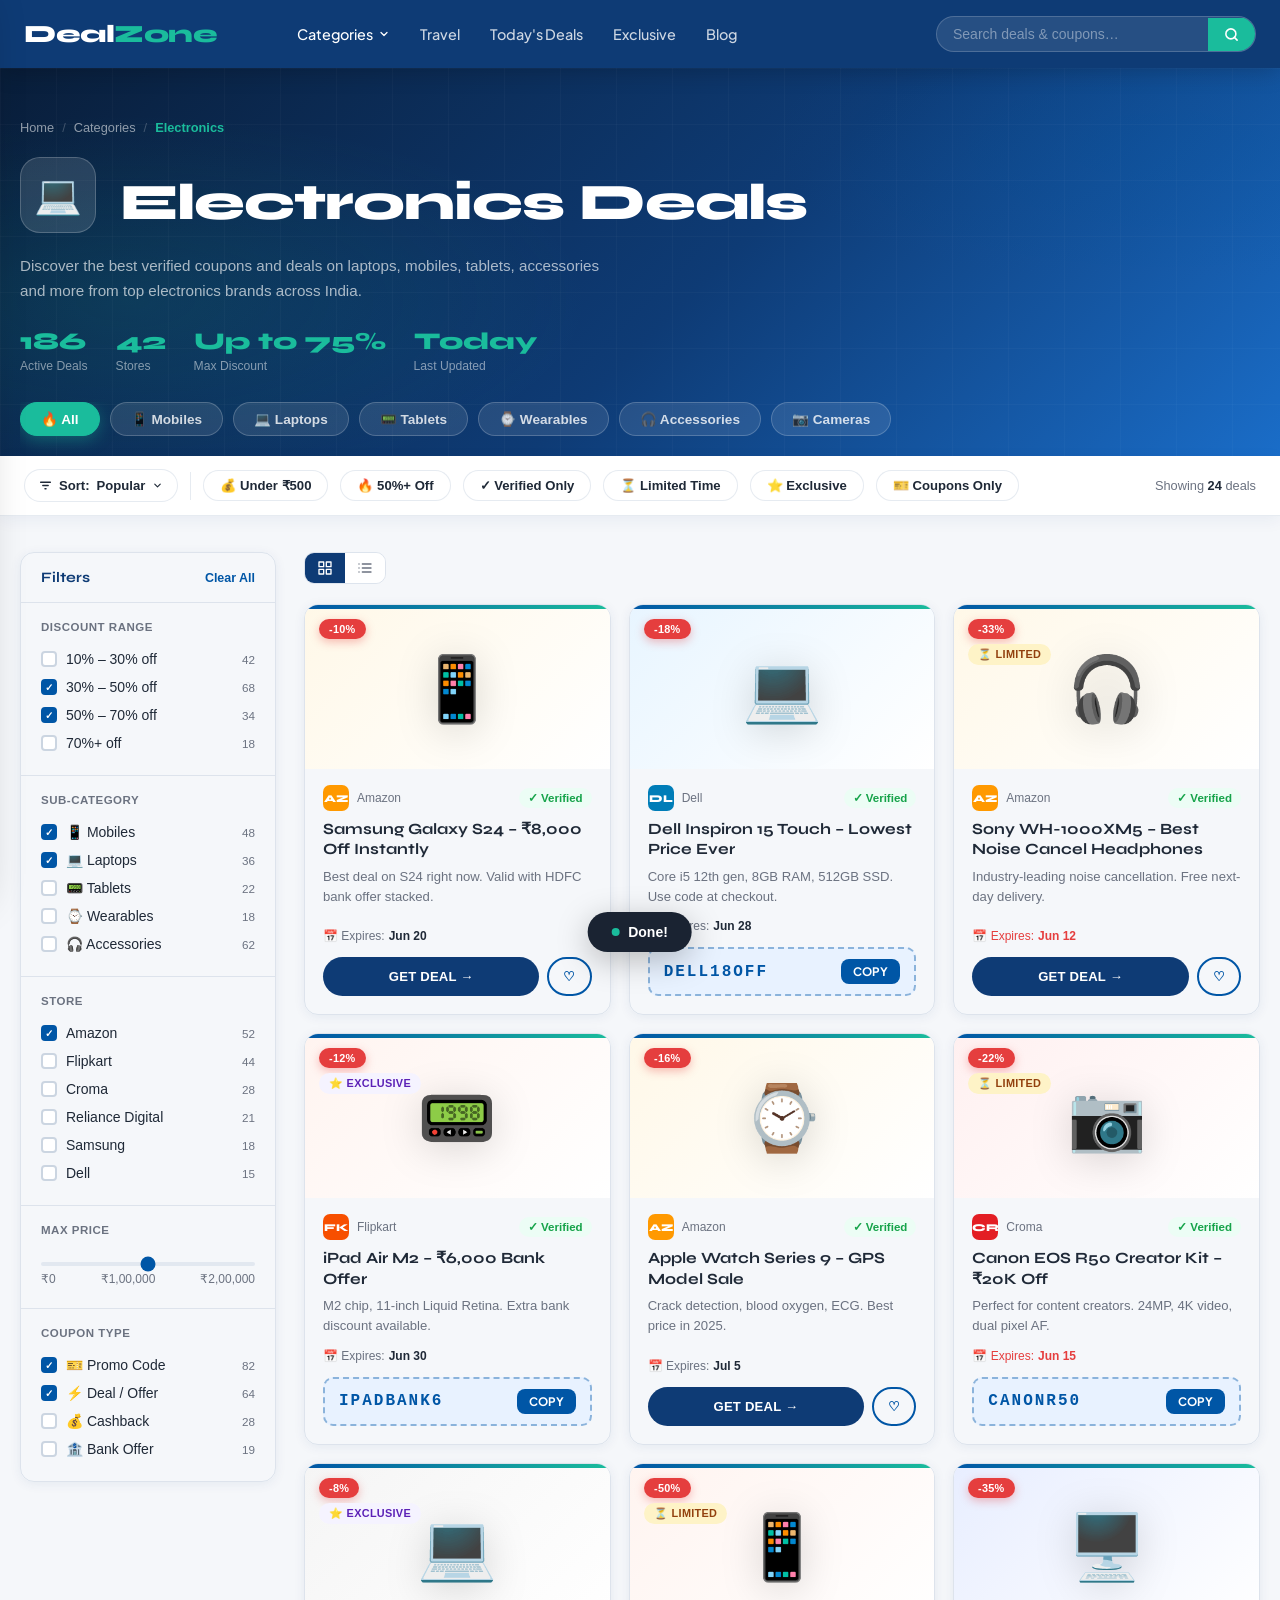
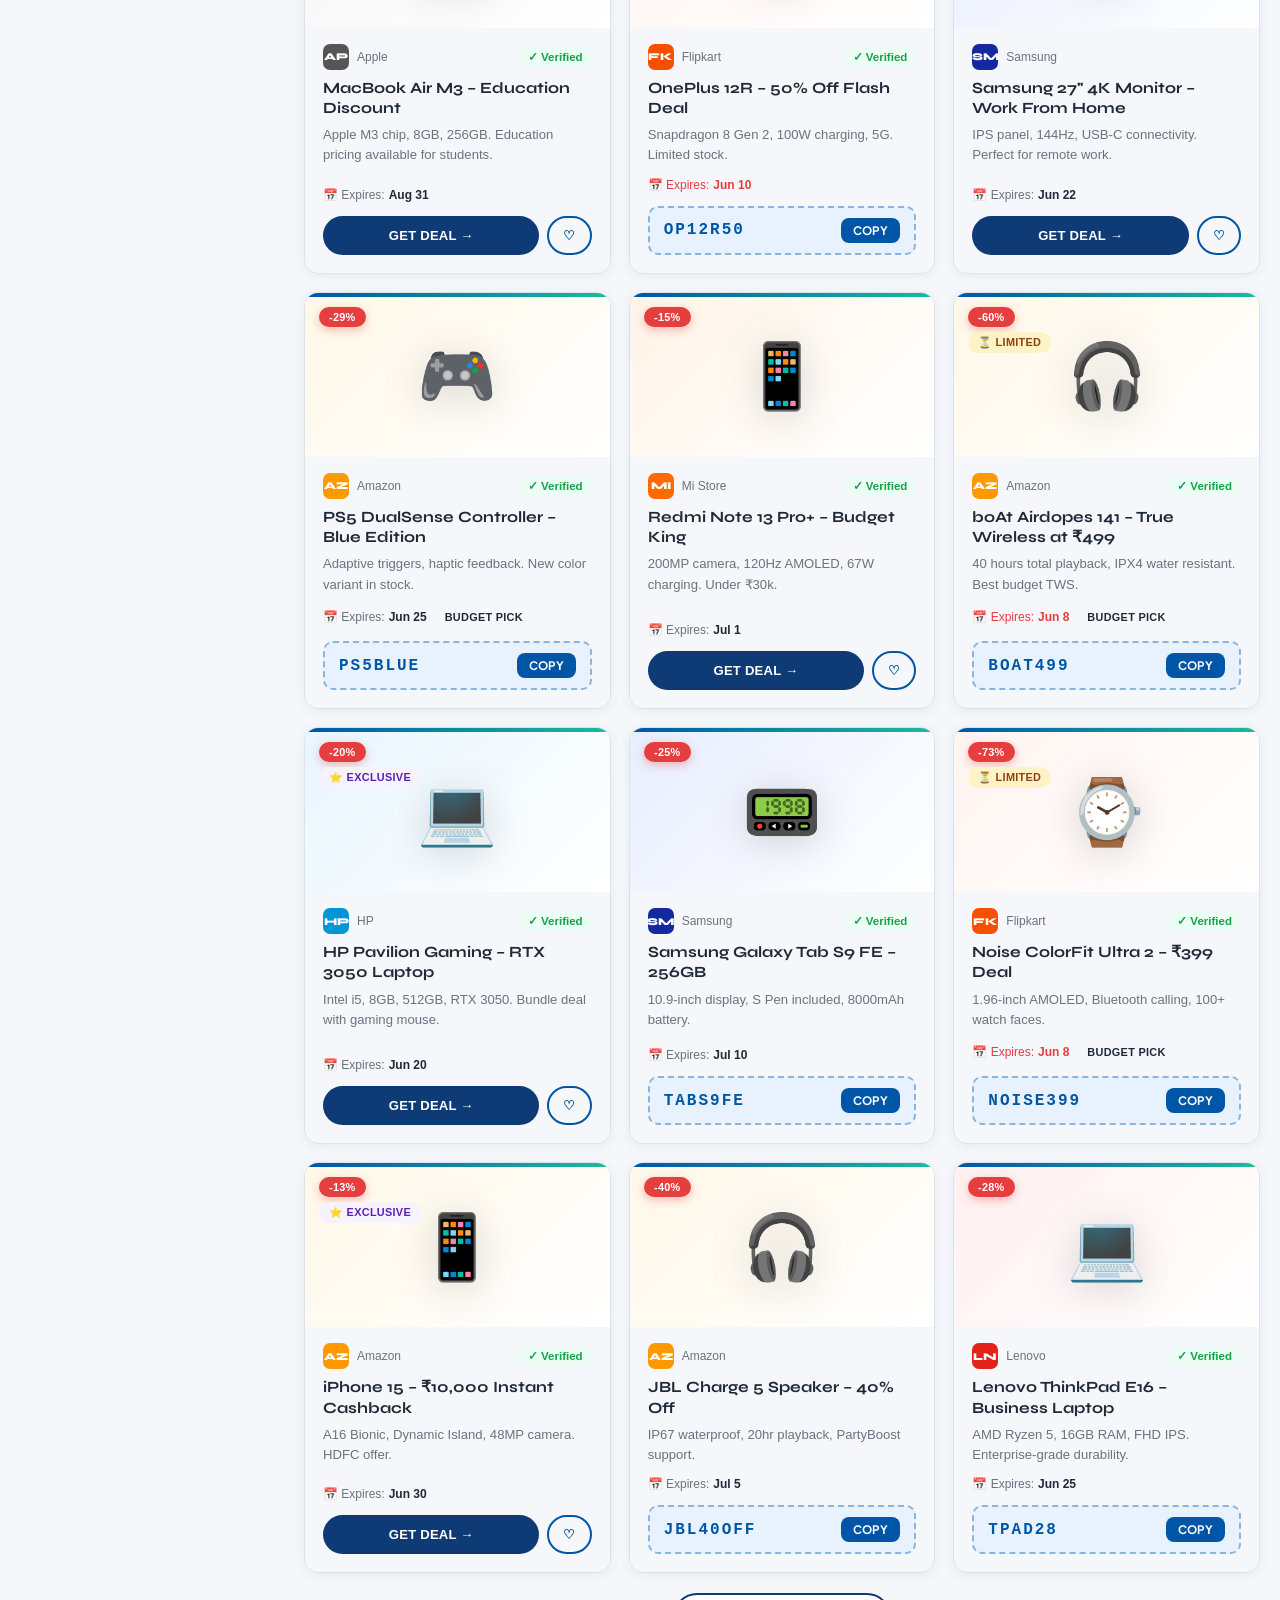
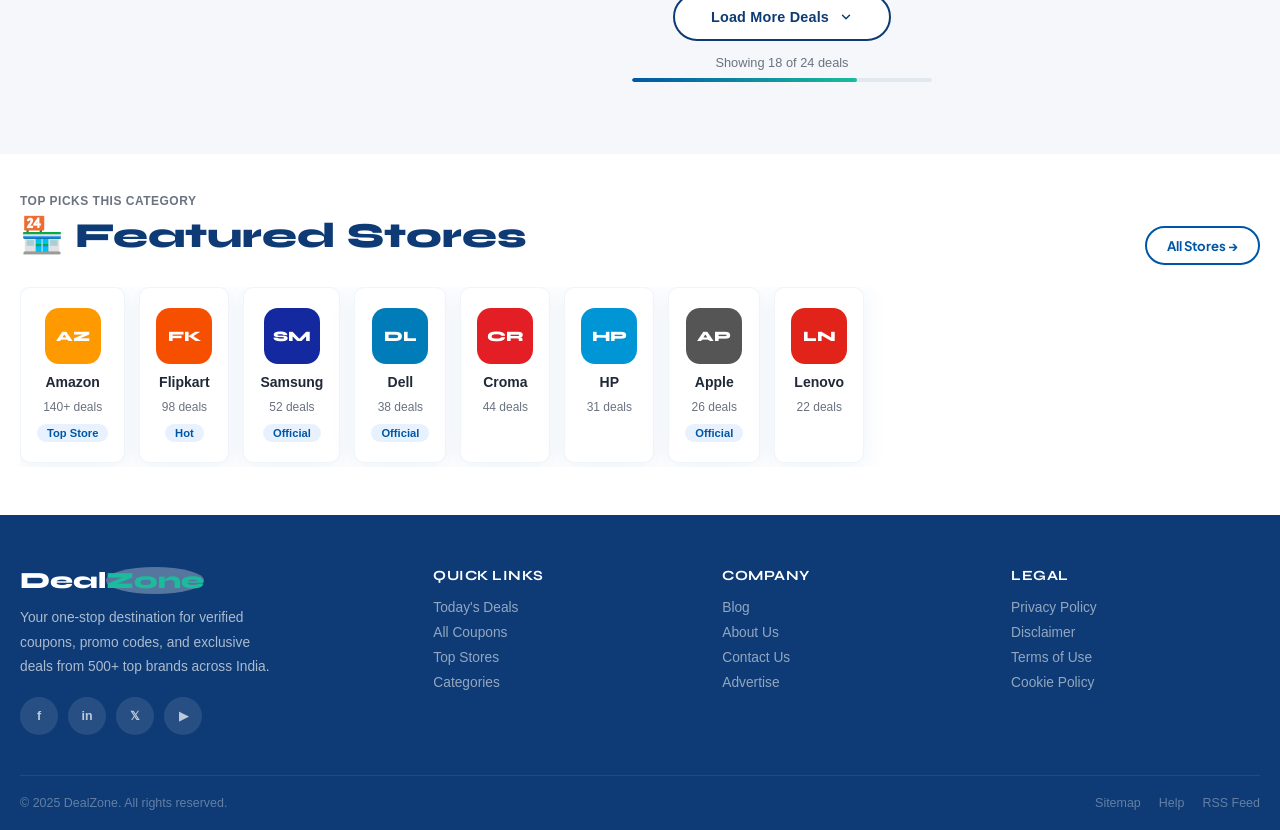
==== category.html @ c8b0d4ec "Add files via upload new updated" ====
<!DOCTYPE html>
<html lang="en">
<head>
<meta charset="UTF-8">
<meta name="viewport" content="width=device-width, initial-scale=1.0">
<title>DealZone – Electronics Deals & Coupons</title>
<link href="https://fonts.googleapis.com/css2?family=Syne:wght@400;600;700;800&family=Plus+Jakarta+Sans:wght@300;400;500;600;700&display=swap" rel="stylesheet">
<link rel="stylesheet" href="style.css">
</head>
<body>

<!-- ═══════════════════════════════════════════
     NAVBAR
═══════════════════════════════════════════ -->
<nav class="navbar" id="navbar">
  <div class="nav-wrap">
    <a class="nav-logo" href="#">Deal<span>Zone</span></a>

    <div class="nav-links">
      <!-- Categories with Mega Menu -->
      <div class="nav-item" id="categoriesItem">
        <button class="nav-link active" onclick="categoryPage.toggleMega()">
          Categories
          <svg width="12" height="12" viewBox="0 0 24 24" fill="none" stroke="currentColor" stroke-width="2.5" stroke-linecap="round" stroke-linejoin="round"><path d="m6 9 6 6 6-6"/></svg>
        </button>
        <div class="mega-menu" id="megaMenu">
          <div class="mega-header">
            <span class="mega-title">Browse All Categories</span>
            <span style="font-size:.8rem;color:var(--blue);font-weight:600;cursor:pointer">View All →</span>
          </div>
          <div class="mega-grid">
            <!-- Electronics -->
            <div class="mega-col">
              <div class="mega-col-title">
                <div class="mega-col-icon" style="background:#EFF6FF">💻</div>
                Electronics
              </div>
              <div class="mega-link" onclick="categoryPage.filterBySubcat('mobiles')">📱 Mobiles <span class="mega-link-badge badge badge-new">NEW</span></div>
              <div class="mega-link" onclick="categoryPage.filterBySubcat('laptops')">💻 Laptops</div>
              <div class="mega-link" onclick="categoryPage.filterBySubcat('tablets')">📟 Tablets</div>
              <div class="mega-link" onclick="categoryPage.filterBySubcat('wearables')">⌚ Smart Watches</div>
              <div class="mega-link" onclick="categoryPage.filterBySubcat('accessories')">🎧 Accessories <span class="mega-link-badge badge badge-hot">HOT</span></div>
              <div class="mega-link" onclick="categoryPage.filterBySubcat('cameras')">📷 Cameras</div>
            </div>
            <!-- Fashion -->
            <div class="mega-col">
              <div class="mega-col-title">
                <div class="mega-col-icon" style="background:#FFF0F4">👗</div>
                Fashion
              </div>
              <div class="mega-link" onclick="categoryPage.setPage('fashion')">👔 Men's Fashion</div>
              <div class="mega-link" onclick="categoryPage.setPage('fashion')">👗 Women's Fashion</div>
              <div class="mega-link" onclick="categoryPage.setPage('fashion')">🧒 Kids Wear</div>
              <div class="mega-link" onclick="categoryPage.setPage('fashion')">👟 Footwear <span class="mega-link-badge badge badge-hot">HOT</span></div>
              <div class="mega-link" onclick="categoryPage.setPage('fashion')">👜 Handbags</div>
              <div class="mega-link" onclick="categoryPage.setPage('fashion')">💄 Beauty</div>
            </div>
            <!-- Travel -->
            <div class="mega-col">
              <div class="mega-col-title">
                <div class="mega-col-icon" style="background:#FFF0F0">✈️</div>
                Travel
              </div>
              <div class="mega-link" onclick="categoryPage.setPage('travel')">✈️ Flights</div>
              <div class="mega-link" onclick="categoryPage.setPage('travel')">🏨 Hotels <span class="mega-link-badge badge badge-new">NEW</span></div>
              <div class="mega-link" onclick="categoryPage.setPage('travel')">🏝️ Holiday Packages</div>
              <div class="mega-link" onclick="categoryPage.setPage('travel')">🚕 Cabs</div>
              <div class="mega-link" onclick="categoryPage.setPage('travel')">🚂 Train Tickets</div>
              <div class="mega-link" onclick="categoryPage.setPage('travel')">⛴️ Cruises</div>
            </div>
            <!-- More -->
            <div class="mega-col">
              <div class="mega-col-title">
                <div class="mega-col-icon" style="background:#F0FFF4">🍕</div>
                More
              </div>
              <div class="mega-link" onclick="categoryPage.setPage('food')">🍕 Food Delivery</div>
              <div class="mega-link" onclick="categoryPage.setPage('gaming')">🎮 Gaming <span class="mega-link-badge badge badge-hot">HOT</span></div>
              <div class="mega-link" onclick="categoryPage.setPage('subs')">📺 Subscriptions</div>
              <div class="mega-link" onclick="categoryPage.setPage('health')">💊 Health & Beauty</div>
              <div class="mega-link" onclick="categoryPage.setPage('edu')">📚 Education</div>
              <div class="mega-link" onclick="categoryPage.setPage('finance')">💳 Finance</div>
            </div>
          </div>
        </div>
      </div>
      <button class="nav-link">Travel</button>
      <button class="nav-link">Today's Deals</button>
      <button class="nav-link">Exclusive</button>
      <button class="nav-link">Blog</button>
    </div>

    <div class="nav-search">
      <input type="text" id="navSearchInput" placeholder="Search deals & coupons…" oninput="categoryPage.liveSearch(this.value)">
      <button class="nav-search-btn">
        <svg width="15" height="15" viewBox="0 0 24 24" fill="none" stroke="currentColor" stroke-width="2.5" stroke-linecap="round" stroke-linejoin="round"><circle cx="11" cy="11" r="8"/><path d="m21 21-4.35-4.35"/></svg>
      </button>
    </div>

    <button class="ham" id="ham" onclick="categoryPage.openDrawer()">
      <span></span><span></span><span></span>
    </button>
  </div>
</nav>

<!-- ═══════════════════════════════════════════
     MOBILE DRAWER
═══════════════════════════════════════════ -->
<div class="drawer-overlay" id="drawerOverlay" onclick="categoryPage.closeDrawer()"></div>
<div class="drawer" id="drawer">
  <div class="drawer-header">
    <div class="drawer-logo">Deal<span>Zone</span></div>
    <button class="drawer-close" onclick="categoryPage.closeDrawer()">✕</button>
  </div>
  <div class="drawer-search">
    <input type="text" placeholder="Search deals…">
    <button><svg width="14" height="14" viewBox="0 0 24 24" fill="none" stroke="currentColor" stroke-width="2.5" stroke-linecap="round" stroke-linejoin="round"><circle cx="11" cy="11" r="8"/><path d="m21 21-4.35-4.35"/></svg></button>
  </div>
  <nav class="drawer-nav">
    <div class="drawer-item active">🏠 Home</div>
    <!-- Categories accordion -->
    <div class="drawer-item" id="drawer-cat-btn" onclick="categoryPage.toggleDrawerCat()">
      📂 Categories <span class="drawer-arrow">›</span>
    </div>
    <div class="drawer-sub" id="drawer-cat-sub">
      <div class="drawer-sub-title">💻 Electronics</div>
      <div class="drawer-sub-link" onclick="categoryPage.filterBySubcat('mobiles');categoryPage.closeDrawer()">📱 Mobiles</div>
      <div class="drawer-sub-link" onclick="categoryPage.filterBySubcat('laptops');categoryPage.closeDrawer()">💻 Laptops</div>
      <div class="drawer-sub-link" onclick="categoryPage.filterBySubcat('tablets');categoryPage.closeDrawer()">📟 Tablets</div>
      <div class="drawer-sub-link" onclick="categoryPage.filterBySubcat('wearables');categoryPage.closeDrawer()">⌚ Smart Watches</div>
      <div class="drawer-sub-link" onclick="categoryPage.filterBySubcat('accessories');categoryPage.closeDrawer()">🎧 Accessories</div>
      <div class="drawer-sub-title">👗 Fashion</div>
      <div class="drawer-sub-link" onclick="categoryPage.closeDrawer()">👔 Men's Fashion</div>
      <div class="drawer-sub-link" onclick="categoryPage.closeDrawer()">👗 Women's Fashion</div>
      <div class="drawer-sub-link" onclick="categoryPage.closeDrawer()">👟 Footwear</div>
      <div class="drawer-sub-title">✈️ Travel</div>
      <div class="drawer-sub-link" onclick="categoryPage.closeDrawer()">✈️ Flights</div>
      <div class="drawer-sub-link" onclick="categoryPage.closeDrawer()">🏨 Hotels</div>
      <div class="drawer-sub-title">🍕 More</div>
      <div class="drawer-sub-link" onclick="categoryPage.closeDrawer()">🍕 Food Delivery</div>
      <div class="drawer-sub-link" onclick="categoryPage.closeDrawer()">🎮 Gaming</div>
    </div>
    <div class="drawer-item">✈️ Travel</div>
    <div class="drawer-item">⚡ Today's Deals</div>
    <div class="drawer-item">⭐ Exclusive</div>
    <div class="drawer-item">📝 Blog</div>
  </nav>
</div>

<!-- ═══════════════════════════════════════════
     CATEGORY HERO
═══════════════════════════════════════════ -->
<section class="cat-hero" id="catHero">
  <div class="cat-hero-glow"></div>
  <div class="cat-hero-grid"></div>
  <div class="cat-hero-inner">
    <div class="container">
      <div class="cat-breadcrumb">
        <span>Home</span><span class="sep">/</span>
        <span>Categories</span><span class="sep">/</span>
        <span class="current" id="breadcrumbCurrent">Electronics</span>
      </div>
      <div class="cat-title-row">
        <div class="cat-icon-wrap" id="catHeroIcon">💻</div>
        <div>
          <h1 class="cat-title" id="catHeroTitle">Electronics Deals</h1>
        </div>
      </div>
      <p class="cat-subtitle" id="catHeroSub">Discover the best verified coupons and deals on laptops, mobiles, tablets, accessories and more from top electronics brands across India.</p>
      <div class="cat-hero-stats">
        <div>
          <span class="hero-stat-val" id="heroStatDeals">186</span>
          <span class="hero-stat-lbl">Active Deals</span>
        </div>
        <div>
          <span class="hero-stat-val" id="heroStatStores">42</span>
          <span class="hero-stat-lbl">Stores</span>
        </div>
        <div>
          <span class="hero-stat-val" id="heroStatMax">Up to 75%</span>
          <span class="hero-stat-lbl">Max Discount</span>
        </div>
        <div>
          <span class="hero-stat-val">Today</span>
          <span class="hero-stat-lbl">Last Updated</span>
        </div>
      </div>
      <!-- Sub-category pills -->
      <div class="cat-subcat-row" id="subcatRow"></div>
    </div>
  </div>
</section>

<!-- ═══════════════════════════════════════════
     STICKY FILTER BAR
═══════════════════════════════════════════ -->
<div class="filter-bar-wrap" id="filterBar">
  <div class="filter-bar-inner">
    <!-- Sort -->
    <div class="sort-wrap" id="sortWrap">
      <button class="sort-btn" id="sortBtn" onclick="categoryPage.toggleSort()">
        <svg width="13" height="13" viewBox="0 0 24 24" fill="none" stroke="currentColor" stroke-width="2.5" stroke-linecap="round" stroke-linejoin="round"><path d="M3 6h18M7 12h10M11 18h2"/></svg>
        Sort: <span id="sortLabel">Popular</span>
        <svg width="11" height="11" viewBox="0 0 24 24" fill="none" stroke="currentColor" stroke-width="2.5" stroke-linecap="round" stroke-linejoin="round"><path d="m6 9 6 6 6-6"/></svg>
      </button>
      <div class="sort-dropdown" id="sortDropdown">
        <div class="sort-option selected" onclick="categoryPage.setSort('Popular')">🔥 Most Popular <span class="check">✓</span></div>
        <div class="sort-option" onclick="categoryPage.setSort('Latest')">🆕 Latest First</div>
        <div class="sort-option" onclick="categoryPage.setSort('Discount')">💸 Highest Discount</div>
        <div class="sort-option" onclick="categoryPage.setSort('Expiry')">⏳ Expiring Soon</div>
        <div class="sort-option" onclick="categoryPage.setSort('Success')">⭐ Success Rate</div>
      </div>
    </div>

    <div class="filter-divider"></div>

    <!-- Filter chips -->
    <button class="f-chip" id="fc-budget" onclick="categoryPage.toggleChip('budget','green')" data-active="false">
      💰 Under ₹500
    </button>
    <button class="f-chip" id="fc-big" onclick="categoryPage.toggleChip('big','red')" data-active="false">
      🔥 50%+ Off
    </button>
    <button class="f-chip" id="fc-verified" onclick="categoryPage.toggleChip('verified','green')" data-active="false">
      ✓ Verified Only
    </button>
    <button class="f-chip" id="fc-limited" onclick="categoryPage.toggleChip('limited','orange')" data-active="false">
      ⏳ Limited Time
    </button>
    <button class="f-chip" id="fc-exclusive" onclick="categoryPage.toggleChip('exclusive','purple')" data-active="false">
      ⭐ Exclusive
    </button>
    <button class="f-chip" id="fc-coupon" onclick="categoryPage.toggleChip('coupon','')" data-active="false">
      🎫 Coupons Only
    </button>

    <button class="clear-all-btn" id="clearAllBtn" onclick="categoryPage.clearAll()" style="display:none">
      Clear All ✕
    </button>

    <div class="filter-result-count">
      Showing <b id="resultCount">18</b> deals
    </div>
  </div>
</div>

<!-- ═══════════════════════════════════════════
     MAIN CONTENT
═══════════════════════════════════════════ -->
<main class="main-section">
  <div class="container">
    <div class="page-layout">

      <!-- ── LEFT SIDEBAR ── -->
      <aside class="sidebar-filters" id="sidebarFilters">
        <div class="sf-head">
          <span class="sf-title">Filters</span>
          <button class="sf-clear" onclick="categoryPage.clearAll()">Clear All</button>
        </div>

        <!-- Discount Range -->
        <div class="sf-section">
          <div class="sf-section-title">Discount Range</div>
          <div class="sf-option" onclick="categoryPage.toggleSF(this)">
            <div class="sf-option-left"><div class="sf-checkbox"></div>10% – 30% off</div>
            <span class="sf-count">42</span>
          </div>
          <div class="sf-option" onclick="categoryPage.toggleSF(this)">
            <div class="sf-option-left"><div class="sf-checkbox checked"></div>30% – 50% off</div>
            <span class="sf-count">68</span>
          </div>
          <div class="sf-option" onclick="categoryPage.toggleSF(this)">
            <div class="sf-option-left"><div class="sf-checkbox checked"></div>50% – 70% off</div>
            <span class="sf-count">34</span>
          </div>
          <div class="sf-option" onclick="categoryPage.toggleSF(this)">
            <div class="sf-option-left"><div class="sf-checkbox"></div>70%+ off</div>
            <span class="sf-count">18</span>
          </div>
        </div>

        <!-- Sub Categories -->
        <div class="sf-section">
          <div class="sf-section-title">Sub-Category</div>
          <div class="sf-option" onclick="categoryPage.toggleSF(this);categoryPage.filterBySubcat('mobiles')">
            <div class="sf-option-left"><div class="sf-checkbox checked"></div>📱 Mobiles</div>
            <span class="sf-count">48</span>
          </div>
          <div class="sf-option" onclick="categoryPage.toggleSF(this);categoryPage.filterBySubcat('laptops')">
            <div class="sf-option-left"><div class="sf-checkbox checked"></div>💻 Laptops</div>
            <span class="sf-count">36</span>
          </div>
          <div class="sf-option" onclick="categoryPage.toggleSF(this);categoryPage.filterBySubcat('tablets')">
            <div class="sf-option-left"><div class="sf-checkbox"></div>📟 Tablets</div>
            <span class="sf-count">22</span>
          </div>
          <div class="sf-option" onclick="categoryPage.toggleSF(this);categoryPage.filterBySubcat('wearables')">
            <div class="sf-option-left"><div class="sf-checkbox"></div>⌚ Wearables</div>
            <span class="sf-count">18</span>
          </div>
          <div class="sf-option" onclick="categoryPage.toggleSF(this);categoryPage.filterBySubcat('accessories')">
            <div class="sf-option-left"><div class="sf-checkbox"></div>🎧 Accessories</div>
            <span class="sf-count">62</span>
          </div>
        </div>

        <!-- Stores -->
        <div class="sf-section">
          <div class="sf-section-title">Store</div>
          <div class="sf-option" onclick="categoryPage.toggleSF(this)"><div class="sf-option-left"><div class="sf-checkbox checked"></div>Amazon</div><span class="sf-count">52</span></div>
          <div class="sf-option" onclick="categoryPage.toggleSF(this)"><div class="sf-option-left"><div class="sf-checkbox"></div>Flipkart</div><span class="sf-count">44</span></div>
          <div class="sf-option" onclick="categoryPage.toggleSF(this)"><div class="sf-option-left"><div class="sf-checkbox"></div>Croma</div><span class="sf-count">28</span></div>
          <div class="sf-option" onclick="categoryPage.toggleSF(this)"><div class="sf-option-left"><div class="sf-checkbox"></div>Reliance Digital</div><span class="sf-count">21</span></div>
          <div class="sf-option" onclick="categoryPage.toggleSF(this)"><div class="sf-option-left"><div class="sf-checkbox"></div>Samsung</div><span class="sf-count">18</span></div>
          <div class="sf-option" onclick="categoryPage.toggleSF(this)"><div class="sf-option-left"><div class="sf-checkbox"></div>Dell</div><span class="sf-count">15</span></div>
        </div>

        <!-- Price Range Slider -->
        <div class="sf-section">
          <div class="sf-section-title">Max Price</div>
          <div class="sf-range">
            <input type="range" class="range-slider" min="0" max="200000" value="100000" step="1000" oninput="categoryPage.updateRange(this)">
            <div class="range-labels">
              <span>₹0</span><span id="rangeVal">₹1,00,000</span><span>₹2,00,000</span>
            </div>
          </div>
        </div>

        <!-- Coupon Type -->
        <div class="sf-section">
          <div class="sf-section-title">Coupon Type</div>
          <div class="sf-option" onclick="categoryPage.toggleSF(this)"><div class="sf-option-left"><div class="sf-checkbox checked"></div>🎫 Promo Code</div><span class="sf-count">82</span></div>
          <div class="sf-option" onclick="categoryPage.toggleSF(this)"><div class="sf-option-left"><div class="sf-checkbox checked"></div>⚡ Deal / Offer</div><span class="sf-count">64</span></div>
          <div class="sf-option" onclick="categoryPage.toggleSF(this)"><div class="sf-option-left"><div class="sf-checkbox"></div>💰 Cashback</div><span class="sf-count">28</span></div>
          <div class="sf-option" onclick="categoryPage.toggleSF(this)"><div class="sf-option-left"><div class="sf-checkbox"></div>🏦 Bank Offer</div><span class="sf-count">19</span></div>
        </div>
      </aside>

      <!-- ── RIGHT DEALS COLUMN ── -->
      <div class="deals-col">
        <!-- Grid header -->
        <div class="grid-header">
          <div class="grid-header-left">
            <div class="view-toggle">
              <button class="view-btn active" id="gridViewBtn" onclick="categoryPage.setView('grid')" title="Grid view">
                <svg width="16" height="16" viewBox="0 0 24 24" fill="none" stroke="currentColor" stroke-width="2" stroke-linecap="round" stroke-linejoin="round"><rect x="3" y="3" width="7" height="7"/><rect x="14" y="3" width="7" height="7"/><rect x="3" y="14" width="7" height="7"/><rect x="14" y="14" width="7" height="7"/></svg>
              </button>
              <button class="view-btn" id="listViewBtn" onclick="categoryPage.setView('list')" title="List view">
                <svg width="16" height="16" viewBox="0 0 24 24" fill="none" stroke="currentColor" stroke-width="2" stroke-linecap="round" stroke-linejoin="round"><line x1="8" y1="6" x2="21" y2="6"/><line x1="8" y1="12" x2="21" y2="12"/><line x1="8" y1="18" x2="21" y2="18"/><line x1="3" y1="6" x2="3.01" y2="6"/><line x1="3" y1="12" x2="3.01" y2="12"/><line x1="3" y1="18" x2="3.01" y2="18"/></svg>
              </button>
            </div>
            <span id="activeFiltersLabel" style="font-size:.82rem;color:var(--muted)"></span>
          </div>
          <button onclick="document.getElementById('sidebarFilters').classList.toggle('mobile-open')"
            style="display:none;align-items:center;gap:6px;padding:8px 16px;border-radius:50px;border:1.5px solid var(--line);background:#fff;font-size:.82rem;font-weight:600;cursor:pointer"
            id="filterToggleBtn">
            <svg width="14" height="14" viewBox="0 0 24 24" fill="none" stroke="currentColor" stroke-width="2.5" stroke-linecap="round" stroke-linejoin="round"><polygon points="22 3 2 3 10 12.46 10 19 14 21 14 12.46 22 3"/></svg>
            Filters
          </button>
        </div>

        <!-- Deals Grid -->
        <div class="deals-grid" id="dealsGrid"></div>

        <!-- Load More -->
        <div class="load-more-wrap">
          <button class="load-more-btn" id="loadMoreBtn" onclick="categoryPage.loadMore()">
            <div class="spinner"></div>
            <span class="btn-text">Load More Deals</span>
            <svg width="14" height="14" viewBox="0 0 24 24" fill="none" stroke="currentColor" stroke-width="2.5" stroke-linecap="round" stroke-linejoin="round"><path d="m6 9 6 6 6-6"/></svg>
          </button>
          <div class="load-more-progress">
            Showing <span id="shownCount">18</span> of <span id="totalCount">186</span> deals
            <div class="progress-bar-wrap">
              <div class="progress-bar" id="progressBar" style="width:9.7%"></div>
            </div>
          </div>
        </div>
      </div>

    </div>
  </div>
</main>

<!-- ═══════════════════════════════════════════
     FEATURED STORES
═══════════════════════════════════════════ -->
<section class="stores-section" style="background:#fff;padding:40px 0 48px;">
  <div class="container">
    <div class="section-head">
      <div>
        <div class="section-eyebrow">Top picks this category</div>
        <h2 class="section-title">🏪 Featured Stores</h2>
      </div>
      <button style="padding:9px 20px;border-radius:50px;border:2px solid var(--blue);background:transparent;color:var(--blue);font-size:.82rem;font-weight:700;cursor:pointer;font-family:'Plus Jakarta Sans',sans-serif;" onclick="categoryPage.showToast('Viewing all stores…')">All Stores →</button>
    </div>
    <div class="stores-row" id="storesRow"></div>
  </div>
</section>

<!-- ═══════════════════════════════════════════
     FOOTER
═══════════════════════════════════════════ -->
<footer>
  <div class="container">
    <div class="footer-grid">
      <div>
        <span class="footer-logo">Deal<span class="dot">Zone</span></span>
        <p class="footer-desc">Your one-stop destination for verified coupons, promo codes, and exclusive deals from 500+ top brands across India.</p>
        <div class="footer-social">
          <div class="f-soc">f</div><div class="f-soc">in</div>
          <div class="f-soc">𝕏</div><div class="f-soc">▶</div>
        </div>
      </div>
      <div>
        <div class="footer-col-title">Quick Links</div>
        <div class="footer-links">
          <span>Today's Deals</span><span>All Coupons</span>
          <span>Top Stores</span><span>Categories</span>
        </div>
      </div>
      <div>
        <div class="footer-col-title">Company</div>
        <div class="footer-links">
          <span>Blog</span><span>About Us</span>
          <span>Contact Us</span><span>Advertise</span>
        </div>
      </div>
      <div>
        <div class="footer-col-title">Legal</div>
        <div class="footer-links">
          <span>Privacy Policy</span><span>Disclaimer</span>
          <span>Terms of Use</span><span>Cookie Policy</span>
        </div>
      </div>
    </div>
    <div class="footer-bottom">
      <span>© 2025 DealZone. All rights reserved.</span>
      <div><a href="#">Sitemap</a><a href="#">Help</a><a href="#">RSS Feed</a></div>
    </div>
  </div>
</footer>

<!-- Toast -->
<div class="toast" id="toastEl">
  <span class="toast-dot"></span>
  <span id="toastMsg">Done!</span>
</div>
<script>console.log('categoryPage before script.js load ->', typeof window.categoryPage);</script>
<script src="script.js"></script>
<script>console.log('categoryPage after script.js load ->', typeof window.categoryPage);</script>
</body>
---- style.css ----
/* ── DESIGN TOKENS ── */
:root {
  --navy: #0E3B75;
  --blue: #0056A6;
  --sky: #E8F2FF;
  --teal: #1ABC9C;
  --teal-dark: #159A80;
  --bg: #F5F7FA;
  --red: #E53E3E;
  --orange: #F97316;
      --green: #16A34A;
    --amber: #FBBF24;
  --text: #1F2937;
  --muted: #6B7280;
  --white: #FFFFFF;
  --card-shadow: 0 4px 24px rgba(0,86,166,.08);
  --card-shadow-hover: 0 12px 40px rgba(0,86,166,.18);
  --radius: 16px;
  --radius-sm: 10px;
      --transition: all .25s cubic-bezier(.4, 0, .2, 1);
      --line: rgba(14, 59, 117, .1);
      --r: 14px;
    --r-sm: 8px;
    --r-lg: 20px;
    --sh-sm: 0 2px 12px rgba(14, 59, 117, .07);
    --sh-md: 0 6px 24px rgba(14, 59, 117, .12);
    --sh-lg: 0 16px 48px rgba(14, 59, 117, .17);
    --ease: cubic-bezier(.4, 0, .2, 1);
    --dur: .25s;
}

/* ── RESET ── */
*, *::before, *::after { box-sizing: border-box; margin: 0; padding: 0; }
html { scroll-behavior: smooth; }
body { font-family: 'DM Sans', sans-serif; background: var(--bg); color: var(--text); overflow-x: hidden; }
img { max-width: 100%; display: block; }
a { text-decoration: none; color: inherit; }

/* ── TYPOGRAPHY ── */
h1,h2,h3,h4 { font-family: 'Syne', sans-serif; }
.section-title {
  font-size: clamp(1.5rem, 3vw, 2.2rem);
  font-weight: 800;
  color: var(--navy);
  margin-bottom: 8px;
}
.section-sub { color: var(--muted); font-size: .95rem; margin-bottom: 2rem; }

/* ── UTILITIES ── */
.container { max-width: 1280px; margin: 0 auto; padding: 0 20px; }
.section { padding: 72px 0; }
.btn {
  display: inline-flex;
    align-items: center;
    gap: 8px;
    padding: 8px 22px;
    border-radius: 50px;
    font-weight: 600;
    font-size: .875rem;
    cursor: pointer;
    border: none;
    transition: var(--transition);
    letter-spacing: .2px;
    text-decoration: none;
}
.btn:hover { transform: translateY(-2px); box-shadow: 0 8px 24px rgba(0,0,0,.15); }
.btn-primary { background: var(--teal); color: var(--white); }
.btn-primary:hover { background: var(--teal-dark); }
/* .btn-navy { background: var(--navy); color: var(--white); } */
.btn-navy {
    background: var(--navy);
    color: #fff;
    box-shadow: 0 4px 16px rgba(14, 59, 117, .25);
}
.btn-navy:hover { background: var(--blue); }
.btn-outline { background: transparent; color: var(--blue); border: 2px solid var(--blue); }
.btn-outline:hover { background: var(--blue); color: var(--white); }
.badge {
  display: inline-block; padding: 4px 12px; border-radius: 50px;
  font-size: .75rem; font-weight: 700; letter-spacing: .5px;
  text-transform: uppercase;
}
.badge-teal { background: rgba(26,188,156,.15); color: var(--teal-dark); }
.badge-blue { background: var(--sky); color: var(--blue); }

/* ── NAVBAR ── */
.navbar {
  position: sticky; top: 0; z-index: 100;
  background: var(--navy);
  box-shadow: 0 2px 20px rgba(0,0,0,.2);
}
.nav-inner {
  display: flex; align-items: center; justify-content: space-between;
  gap: 16px; padding: 0 20px; max-width: 1280px; margin: 0 auto;
  height: 68px;
}
.nav-logo {
  font-family: 'Syne', sans-serif; font-size: 1.5rem; font-weight: 800;
  color: var(--white); white-space: nowrap;
}
.nav-logo span { color: var(--teal); }
.nav-links { display: flex; align-items: center; gap: 4px; }
.nav-link {
  color: rgba(255,255,255,.8); font-size: .9rem; font-weight: 500;
  padding: 8px 14px; border-radius: 8px;
  transition: background .2s, color .2s; white-space: nowrap;
}
/* .nav-link:hover { background: rgba(255,255,255,.1); color: var(--white); } */
.nav-search {
  display: flex; align-items: center; gap: 0;
  background: rgba(255,255,255,.12); border: 1.5px solid rgba(255,255,255,.2);
  border-radius: 50px; overflow: hidden; flex: 1; max-width: 320px;
  transition: background .2s, border-color .2s;
}
.nav-search:focus-within { background: rgba(255,255,255,.18); border-color: var(--teal); }
.nav-search input {
  background: none; border: none; outline: none; color: var(--white);
  padding: 10px 16px; font-size: .9rem; width: 100%; font-family: 'DM Sans', sans-serif;
}
.nav-search input::placeholder { color: rgba(255,255,255,.5); }
.nav-search-btn {
  background: var(--teal); border: none; cursor: pointer;
  padding: 10px 16px; color: var(--white); transition: background .2s;
}
.nav-search-btn:hover { background: var(--teal-dark); }
.hamburger {
  display: none; flex-direction: column; gap: 5px;
  cursor: pointer; padding: 8px; background: none; border: none;
}
.hamburger span {
  display: block; width: 24px; height: 2px;
  background: var(--white); border-radius: 2px; transition: all .3s;
}
.hamburger.open span:nth-child(1) { transform: translateY(7px) rotate(45deg); }
.hamburger.open span:nth-child(2) { opacity: 0; }
.hamburger.open span:nth-child(3) { transform: translateY(-7px) rotate(-45deg); }
.mobile-menu {
  display: none; flex-direction: column; gap: 4px;
  background: var(--navy); padding: 12px 20px 16px; border-top: 1px solid rgba(255,255,255,.1);
}
.mobile-menu.open { display: flex; }
.mobile-menu .nav-link { width: 100%; }
.mobile-search {
  display: flex; background: rgba(255,255,255,.12); border: 1.5px solid rgba(255,255,255,.2);
  border-radius: 50px; overflow: hidden; margin-top: 8px;
}
.mobile-search input {
  flex: 1; background: none; border: none; outline: none;
  color: var(--white); padding: 10px 16px; font-size: .9rem; font-family: 'DM Sans', sans-serif;
}
.mobile-search input::placeholder { color: rgba(255,255,255,.5); }
.mobile-search button {
  background: var(--teal); border: none; cursor: pointer;
  padding: 10px 16px; color: var(--white);
}

/* ─── TOAST ────────────────────────────────── */
.toast{
  position:fixed;bottom:28px;left:50%;transform:translateX(-50%) translateY(80px);
  background:#1A2332;color:#fff;padding:12px 28px;border-radius:50px;
  font-size:.875rem;font-weight:600;
  box-shadow:0 8px 32px rgba(0,0,0,.25);z-index:9999;
  transition:transform .35s cubic-bezier(.4,0,.2,1);pointer-events:none;
  display:flex;align-items:center;gap:8px;white-space:nowrap;
}
.toast.show{transform:translateX(-50%) translateY(0)}
.toast-icon{font-size:1rem}

/* ── HERO SLIDER ── */
.hero { background: var(--navy); padding: 32px 0 0; overflow: hidden; }
.slider-wrap { position: relative; border-radius: var(--radius); overflow: hidden; margin: 0 20px; }
.slides { display: flex; transition: transform .6s cubic-bezier(.77,0,.175,1); }
.slide {
  min-width: 100%; position: relative;
  background: linear-gradient(135deg, var(--blue), var(--navy));
  border-radius: var(--radius); overflow: hidden;
}
.slide-inner {
  display: flex; align-items: center; justify-content: space-between;
  padding: 48px 56px; gap: 32px; min-height: 340px;
}
.slide-content { flex: 1; }
.slide-content .badge { margin-bottom: 16px; }
.slide-title {
  font-size: clamp(1.8rem, 4vw, 3rem); font-weight: 800;
  color: var(--white); line-height: 1.2; margin-bottom: 12px;
}
.slide-desc { color: rgba(255,255,255,.75); font-size: 1rem; margin-bottom: 28px; max-width: 420px; }
.slide-visual {
  font-size: clamp(5rem, 12vw, 10rem); line-height: 1;
  filter: drop-shadow(0 8px 32px rgba(0,0,0,.3));
}
.slide-nav {
  display: flex; align-items: center; justify-content: center; gap: 12px;
  padding: 20px 0;
}
.dot {
  width: 8px; height: 8px; border-radius: 50%;
  background: rgba(255,255,255,.3); cursor: pointer;
  transition: all .3s;
}
.dot.active { background: var(--teal); width: 24px; border-radius: 4px; }
.slider-arrow {
  position: absolute; top: 50%; transform: translateY(-50%);
  background: rgba(255,255,255,.15); border: 1.5px solid rgba(255,255,255,.25);
  color: var(--white); border-radius: 50%; width: 44px; height: 44px;
  cursor: pointer; display: flex; align-items: center; justify-content: center;
  backdrop-filter: blur(8px); transition: background .2s; z-index: 5;
}
.slider-arrow:hover { background: var(--teal); border-color: var(--teal); }
.slider-arrow.prev { left: 16px; }
.slider-arrow.next { right: 16px; }

/* ── BRAND SCROLLER ── */
.brand-scroll-wrap {
  background: var(--white); border-top: 1px solid rgba(0,86,166,.08);
  padding: 24px 0; overflow: hidden; position: relative;
}
.brand-scroll-track { display: flex; gap: 0; animation: scroll-brands 28s linear infinite; }
.brand-scroll-track:hover { animation-play-state: paused; }
.brand-item {
  display: flex; align-items: center; justify-content: center;
  min-width: 160px; padding: 0 32px;
  font-family: 'Syne', sans-serif; font-weight: 700; font-size: 1rem;
  color: var(--muted); transition: color .2s; white-space: nowrap; cursor: pointer;
}
.brand-item:hover { color: var(--blue); }
.brand-dot { color: var(--teal); margin-right: 8px; font-size: 1.2rem; }
@keyframes scroll-brands {
  from { transform: translateX(0); }
  to { transform: translateX(-50%); }
}

/* ── DAILY OFFERS ── */
.offer-grid {
  display: grid;
  grid-template-columns: repeat(4, 1fr);
  gap: 20px;
}
.offer-card {
  background: var(--white); border-radius: var(--radius); padding: 24px;
  box-shadow: var(--card-shadow); border: 1.5px solid rgba(0,86,166,.07);
  display: flex; flex-direction: column; gap: 12px;
  transition: transform .25s, box-shadow .25s;
  position: relative; overflow: hidden;
}
.offer-card::before {
  content: ''; position: absolute; top: 0; left: 0; right: 0; height: 3px;
  background: linear-gradient(90deg, var(--blue), var(--teal));
}
.offer-card:hover { transform: translateY(-6px); box-shadow: var(--card-shadow-hover); }
.offer-logo {
  width: 56px; height: 56px; border-radius: 12px;
  display: flex; align-items: center; justify-content: center;
  font-family: 'Syne', sans-serif; font-weight: 800; font-size: 1rem;
  color: var(--white); flex-shrink: 0;
}
.offer-card-head { display: flex; align-items: center; gap: 12px; }
.offer-info { flex: 1; min-width: 0; }
.offer-brand { font-size: .78rem; color: var(--muted); font-weight: 500; }
.offer-title { font-family: 'Syne', sans-serif; font-weight: 700; font-size: 1rem; line-height: 1.3; }
.offer-desc { font-size: .875rem; color: var(--muted); line-height: 1.5; flex: 1; }
.offer-footer { display: flex; align-items: center; justify-content: space-between; gap: 8px; flex-wrap: wrap; }
.offer-expiry { font-size: .75rem; color: var(--muted); }
.offer-expiry span { color: var(--teal-dark); font-weight: 600; }
.btn-coupon {
  background: var(--navy); color: var(--white);
  border: none; border-radius: 50px; padding: 9px 18px;
  font-size: .78rem; font-weight: 700; cursor: pointer;
  font-family: 'DM Sans', sans-serif; letter-spacing: .3px;
  transition: background .2s, transform .2s;
  white-space: nowrap;
}
.btn-coupon:hover { background: var(--blue); transform: scale(1.04); }
.btn-deal {
  background: linear-gradient(135deg, var(--teal), #0EA882);
  color: var(--white);
}
.btn-deal:hover { background: linear-gradient(135deg, var(--teal-dark), #0C8A6A); }

/* ── EXCLUSIVE ── */
.exclusive-section { background: linear-gradient(135deg, #E8F2FF 0%, #F0FBF8 100%); }
.exclusive-grid {
  display: grid; grid-template-columns: repeat(3, 1fr); gap: 20px; margin-bottom: 40px;
}
.excl-card {
  background: var(--white); border-radius: var(--radius); padding: 28px;
  box-shadow: var(--card-shadow); border: 1.5px solid rgba(0,86,166,.1);
  display: flex; flex-direction: column; gap: 16px;
  transition: transform .25s, box-shadow .25s;
}
.excl-card:hover { transform: translateY(-4px); box-shadow: var(--card-shadow-hover); }
.excl-header { display: flex; align-items: center; gap: 16px; }
.excl-logo {
  width: 64px; height: 64px; border-radius: 14px; flex-shrink: 0;
  display: flex; align-items: center; justify-content: center;
  font-family: 'Syne', sans-serif; font-weight: 800; font-size: 1.1rem; color: var(--white);
}
.excl-brand { font-size: .8rem; color: var(--muted); }
.excl-title { font-family: 'Syne', sans-serif; font-weight: 700; font-size: 1.05rem; }
.excl-code {
  background: var(--sky); border: 1.5px dashed var(--blue);
  border-radius: 8px; padding: 10px 16px;
  display: flex; align-items: center; justify-content: space-between; gap: 8px;
}
.excl-code-text { font-family: monospace; font-weight: 700; color: var(--blue); font-size: 1rem; letter-spacing: 1px; }
.copy-btn {
  background: var(--blue); color: var(--white); border: none;
  border-radius: 6px; padding: 6px 12px; font-size: .75rem; font-weight: 600;
  cursor: pointer; transition: background .2s; font-family: 'DM Sans', sans-serif;
}
.copy-btn:hover { background: var(--navy); }
.excl-desc { font-size: .875rem; color: var(--muted); line-height: 1.5; }
.excl-cta { display: flex; align-items: center; justify-content: center; }

/* ── POPULAR STORES ── */
.stores-layout { display: grid; grid-template-columns: 320px 1fr; gap: 24px; }
.featured-card {
  background: linear-gradient(145deg, var(--navy), #091E3A);
  border-radius: var(--radius); padding: 40px 32px;
  color: var(--white); position: relative; overflow: hidden;
  display: flex; flex-direction: column; justify-content: space-between; min-height: 440px;
}
.featured-card::before {
  content: ''; position: absolute; top: -60px; right: -60px;
  width: 240px; height: 240px; background: rgba(26,188,156,.12);
  border-radius: 50%; pointer-events: none;
}
.featured-card::after {
  content: ''; position: absolute; bottom: -40px; left: -40px;
  width: 180px; height: 180px; background: rgba(0,86,166,.18);
  border-radius: 50%; pointer-events: none;
}
.featured-crown { font-size: 3rem; margin-bottom: 8px; }
.featured-badge {
  display: inline-block; background: var(--teal); color: var(--white);
  font-size: .72rem; font-weight: 700; letter-spacing: 1px; text-transform: uppercase;
  padding: 4px 12px; border-radius: 50px; margin-bottom: 20px;
}
.featured-name { font-size: 2rem; font-weight: 800; margin-bottom: 8px; }
.featured-sub { color: rgba(255,255,255,.65); font-size: .9rem; margin-bottom: 24px; }
.featured-stats { display: flex; gap: 24px; margin-bottom: 28px; }
.stat { }
.stat-val { font-family: 'Syne', sans-serif; font-size: 1.5rem; font-weight: 800; color: var(--teal); }
.stat-lbl { font-size: .75rem; color: rgba(255,255,255,.5); text-transform: uppercase; letter-spacing: .5px; }
.stores-grid {
  display: grid;
    grid-template-columns: repeat(3, 1fr);
    gap: 16px;
    align-content: start;
}
.store-card {
  background: var(--white); border-radius: var(--radius-sm);
  padding: 20px 16px; text-align: center;
  box-shadow: var(--card-shadow); border: 1.5px solid rgba(0,86,166,.06);
  cursor: pointer; transition: transform .25s, box-shadow .25s;
  display: flex; flex-direction: column; align-items: center; gap: 10px;
}
.store-card:hover { transform: translateY(-4px); box-shadow: var(--card-shadow-hover); }
.store-icon {
      width: 52px;
    height: 52px;
    border-radius: 12px;
    display: flex;
    align-items: center;
    justify-content: center;
    font-weight: 800;
    font-family: 'Syne', sans-serif;
    font-size: .9rem;
    color: var(--white);
    margin: 0 auto;
}
.store-name {
    font-weight: 600;
    font-size: .85rem;
    color: var(--text);
}
.store-count { font-size: .75rem; color: var(--muted); }

/* ── FOOTER ── */
footer {
  background: var(--navy);
  color: rgba(255,255,255,.75);
}
.footer-top {
  padding: 56px 0 40px;
  display: grid; grid-template-columns: 1.5fr 1fr 1fr 1fr; gap: 40px;
}
.footer-brand .nav-logo { font-size: 1.7rem; margin-bottom: 12px; display: block; }
.footer-brand p { font-size: .875rem; line-height: 1.7; max-width: 260px; }
.footer-col h4 {
  font-family: 'Syne', sans-serif; font-weight: 700; color: var(--white);
  font-size: .95rem; margin-bottom: 16px; text-transform: uppercase; letter-spacing: .5px;
}
.footer-links { display: flex; flex-direction: column; gap: 10px; }
.footer-links a {
  font-size: .875rem; color: rgba(255,255,255,.65);
  transition: color .2s; display: flex; align-items: center; gap: 8px;
}
.footer-links a:hover { color: var(--teal); }
.footer-links a::before { content: '→'; font-size: .75rem; opacity: 0; transition: opacity .2s; }
.footer-links a:hover::before { opacity: 1; }
.social-row { display: flex; gap: 12px; margin-top: 20px; }
.social-btn {
  width: 40px; height: 40px; border-radius: 50%;
  background: rgba(255,255,255,.1); display: flex; align-items: center; justify-content: center;
  color: rgba(255,255,255,.7); cursor: pointer; transition: background .2s, color .2s;
  font-size: .8rem; font-weight: 700;
}
.social-btn:hover { background: var(--teal); color: var(--white); }
.footer-bottom {
  border-top: 1px solid rgba(255,255,255,.1);
  padding: 20px 0; display: flex; align-items: center; justify-content: space-between;
  font-size: .8rem; color: rgba(255,255,255,.4); flex-wrap: wrap; gap: 12px;
}
.footer-bottom-links { display: flex; gap: 20px; }
.footer-bottom-links a { color: rgba(255,255,255,.45); transition: color .2s; }
.footer-bottom-links a:hover { color: var(--teal); }

/* ── ANIMATIONS ── */
@keyframes fade-up {
  from { opacity: 0; transform: translateY(30px); }
  to   { opacity: 1; transform: translateY(0); }
}
.fade-up { opacity: 0; animation: fade-up .6s ease forwards; }
.fade-up-1 { animation-delay: .1s; }
.fade-up-2 { animation-delay: .2s; }
.fade-up-3 { animation-delay: .3s; }
.fade-up-4 { animation-delay: .4s; }

/* ── RESPONSIVE ── */
@media (max-width: 1023px) {
  .nav-links { display: none; }
  .nav-search { display: none; }
  .hamburger { display: flex; }
  .offer-grid { grid-template-columns: repeat(2, 1fr); }
  .exclusive-grid { grid-template-columns: repeat(2, 1fr); }
  .stores-layout { grid-template-columns: 1fr; }
  .featured-card { min-height: auto; }
  .stores-grid { grid-template-columns: repeat(3, 1fr); }
  .footer-top { grid-template-columns: 1fr 1fr; gap: 32px; }
  .slide-visual { display: none; }
}
@media (max-width: 767px) {
  .section { padding: 48px 0; }
  .offer-grid { grid-template-columns: 1fr; }
  .exclusive-grid { grid-template-columns: 1fr; }
  .stores-grid { grid-template-columns: repeat(2, 1fr); }
  .footer-top { grid-template-columns: 1fr; text-align: center; }
  .footer-brand p { max-width: 100%; margin: 0 auto; }
  .footer-links a::before { display: none; }
  .footer-bottom { flex-direction: column; align-items: center; text-align: center; }
  .footer-bottom-links { flex-wrap: wrap; justify-content: center; }
  .social-row { justify-content: center; }
  .slide-inner { padding: 36px 28px; flex-direction: column; text-align: center; min-height: 260px; }
  .slider-arrow { display: none; }
}
@media (max-width: 400px) {
  .stores-grid { grid-template-columns: repeat(2, 1fr); }
}

/* ═══════════════════════════════════════════════
   STORE PAGE
═══════════════════════════════════════════════ */

/* ─── Store Banner ─────────────────────────── */
.store-banner{position:relative;overflow:hidden;min-height:340px;display:flex;flex-direction:column;justify-content:flex-end}
.store-banner-bg{
  position:absolute;inset:0;
  background:linear-gradient(135deg,#091E3A 0%,#0E3B75 50%,#1A5C9A 100%);
}
.store-banner-pattern{
  position:absolute;inset:0;
  background-image:radial-gradient(circle at 20% 80%, rgba(26,188,156,.12) 0%, transparent 50%),
    radial-gradient(circle at 80% 20%, rgba(0,86,166,.18) 0%, transparent 50%),
    radial-gradient(circle at 50% 50%, rgba(255,255,255,.03) 0%, transparent 60%);
}
.store-banner-mesh{
  position:absolute;inset:0;
  background-image:repeating-linear-gradient(0deg,transparent,transparent 40px,rgba(255,255,255,.02) 40px,rgba(255,255,255,.02) 41px),
    repeating-linear-gradient(90deg,transparent,transparent 40px,rgba(255,255,255,.02) 40px,rgba(255,255,255,.02) 41px);
}
.store-banner-content{position:relative;z-index:2;padding:44px 0 0}
.store-identity{display:flex;align-items:flex-start;gap:28px;flex-wrap:wrap;margin-bottom:28px}
.store-logo-outer{
  width:104px;height:104px;background:#fff;
  border-radius:22px;box-shadow:0 12px 40px rgba(0,0,0,.22);
  display:flex;align-items:center;justify-content:center;
  flex-shrink:0;position:relative;overflow:hidden;
}
.store-logo-inner{
  font-family:'Syne',sans-serif;font-weight:800;font-size:2rem;
  color:var(--navy);letter-spacing:-1px;
}
.store-info{flex:1;min-width:260px}
.store-name {
    font-weight: 600;
    font-size: .85rem;
    color: var(--text);
}
.store-rating-row{display:flex;align-items:center;gap:14px;margin-bottom:14px;flex-wrap:wrap}
.star-display{display:flex;align-items:center;gap:3px}
.star{color:var(--amber);font-size:1.1rem}
.star.half{opacity:.5}
.rating-val{font-family:'Syne',sans-serif;font-size:1.25rem;font-weight:800;color:#fff}
.rating-label{font-size:.82rem;color:rgba(255,255,255,.5)}
.store-desc{color:rgba(255,255,255,.72);font-size:.95rem;line-height:1.65;max-width:580px;margin-bottom:22px}
.store-actions{display:flex;gap:12px;flex-wrap:wrap}
.store-stats-strip{
  background:rgba(0,0,0,.2);border-top:1px solid rgba(255,255,255,.08);
  backdrop-filter:blur(8px);
}
.store-stats-inner{display:flex;flex-wrap:wrap}
.stat-item{flex:1;min-width:130px;text-align:center;padding:18px 16px;border-right:1px solid rgba(255,255,255,.08);position:relative}
.stat-item:last-child{border-right:none}
.stat-val{font-family:'Syne',sans-serif;font-size:1.5rem;font-weight:800;color:var(--teal);display:block;line-height:1}
.stat-lbl{font-size:.73rem;color:rgba(255,255,255,.45);text-transform:uppercase;letter-spacing:.5px;margin-top:5px;display:block}

/* ─── Store Tabs ───────────────────────────── */
.store-tab-bar{
  background:#fff;border-bottom:2px solid rgba(14,59,117,.08);
  position:sticky;top:66px;z-index:100;
}
.store-tab-inner{
  display:flex;max-width:1280px;margin:0 auto;padding:0 24px;
  overflow-x:auto;scrollbar-width:none;
}
.store-tab-inner::-webkit-scrollbar{display:none}
.s-tab{
  padding:17px 26px;font-weight:600;font-size:.9rem;color:var(--muted);
  cursor:pointer;border-bottom:3px solid transparent;margin-bottom:-2px;
  white-space:nowrap;transition:var(--transition);display:flex;align-items:center;gap:8px;
}
.s-tab:hover{color:var(--blue)}
.s-tab.active{color:var(--blue);border-bottom-color:var(--blue)}
.s-tab-count{
  background:var(--sky);color:var(--blue);
  border-radius:50px;padding:2px 9px;font-size:.72rem;font-weight:700;
}
.s-tab.active .s-tab-count{background:var(--blue);color:#fff}

/* ─── Layout ───────────────────────────────── */
.store-layout{display:grid;grid-template-columns:1fr 308px;gap:28px;align-items:start}
.tab-panel{display:none}.tab-panel.active{display:block}

/* ─── Coupon Cards ─────────────────────────── */
.coupon-stack{display:flex;flex-direction:column;gap:14px}
.c-card{
  background:#fff;border-radius:var(--r);
  border:1.5px solid rgba(14,59,117,.08);
  box-shadow:var(--shadow-sm);overflow:hidden;
  transition:var(--transition);position:relative;
}
.c-card:hover{box-shadow:var(--shadow-md);transform:translateY(-3px)}
.c-card-accent{height:4px;background:linear-gradient(90deg,var(--blue),var(--teal))}
.c-card-body{padding:20px 24px;display:flex;gap:20px;align-items:flex-start;flex-wrap:wrap}
.c-main{flex:1;min-width:200px}
.c-type{margin-bottom:10px}
.c-title{font-family:'Syne',sans-serif;font-weight:700;font-size:1.08rem;color:var(--text);margin-bottom:8px;line-height:1.35}
.c-desc{font-size:.875rem;color:var(--muted);line-height:1.6;margin-bottom:14px}
.c-meta{display:flex;align-items:center;gap:10px;flex-wrap:wrap}
.c-expiry{font-size:.78rem;color:var(--muted);display:flex;align-items:center;gap:4px}
.c-expiry b{color:var(--text)}
.expiring-badge{background:#FEF2F2;color:var(--red);font-size:.72rem;font-weight:700;padding:3px 8px;border-radius:50px}
.c-action{display:flex;flex-direction:column;align-items:center;gap:10px;min-width:170px}
.code-wrap{
  width:100%;background:var(--sky);
  border:2px dashed rgba(0,86,166,.35);border-radius:10px;
  padding:11px 16px;text-align:center;
}
.code-val{font-family:'DM Mono','Courier New',monospace;font-size:1.1rem;font-weight:800;color:var(--blue);letter-spacing:2px;display:block}
.code-lbl{font-size:.68rem;color:var(--muted);margin-top:3px}
.copy-btn{
  width:100%;background:var(--navy);color:#fff;border:none;
  border-radius:50px;padding:10px;font-size:.8rem;font-weight:700;
  cursor:pointer;transition:var(--transition);letter-spacing:.3px;
}
.copy-btn:hover{background:var(--blue);transform:scale(1.03)}
.copy-btn.copied{background:var(--green)}
.success-track{width:100%}
.success-bar{height:5px;background:#E2E8F0;border-radius:3px;overflow:hidden}
.success-fill{height:100%;border-radius:3px;background:linear-gradient(90deg,var(--teal),#0EA882);transition:width 1.2s cubic-bezier(.4,0,.2,1)}
.success-label{font-size:.73rem;color:var(--green);font-weight:600;text-align:center;margin-top:4px}

/* ─── Deal Cards (store tab) ───────────────── */
.deal-mini-grid{display:grid;grid-template-columns:repeat(3,1fr);gap:16px}

/* ─── Sidebar ──────────────────────────────── */
.sidebar{display:flex;flex-direction:column;gap:18px;position:sticky;top:calc(66px + 60px + 24px)}
.s-widget{background:#fff;border-radius:var(--r);border:1.5px solid rgba(14,59,117,.08);box-shadow:var(--shadow-sm);overflow:hidden}
.s-widget-head{
  padding:16px 20px;border-bottom:1.5px solid rgba(14,59,117,.06);
  display:flex;align-items:center;justify-content:space-between;
}
.s-widget-title{font-family:'Syne',sans-serif;font-weight:700;font-size:.9rem;color:var(--navy)}
.s-widget-body{padding:16px 20px}
.rel-store-row{
  display:flex;align-items:center;gap:12px;padding:9px 0;
  border-bottom:1px solid rgba(14,59,117,.05);cursor:pointer;
  transition:var(--transition);
}
.rel-store-row:last-child{border-bottom:none}
.rel-store-row:hover{transform:translateX(4px)}
.rel-logo{
  width:40px;height:40px;border-radius:10px;flex-shrink:0;
  display:flex;align-items:center;justify-content:center;
  font-family:'Syne',sans-serif;font-weight:800;font-size:.72rem;color:#fff;
}
.rel-name{font-weight:600;font-size:.875rem;margin-bottom:1px}
.rel-count{font-size:.75rem;color:var(--muted)}
.trending-item{
  padding:10px 0;border-bottom:1px solid rgba(14,59,117,.05);
  cursor:pointer;
}
.trending-item:last-child{border-bottom:none}
.trending-item-title{font-weight:600;font-size:.875rem;margin-bottom:3px;line-height:1.35}
.trending-item-meta{font-size:.75rem;color:var(--muted);display:flex;align-items:center;gap:6px}
.cat-cloud{display:flex;flex-wrap:wrap;gap:7px}
.cat-tag{
  padding:6px 14px;border-radius:50px;
  background:var(--sky);color:var(--blue);
  font-size:.8rem;font-weight:600;cursor:pointer;
  transition:var(--transition);border:1.5px solid transparent;
}
.cat-tag:hover{background:var(--blue);color:#fff}

/* ═══════════════════════════════════════════════
   DEALS PAGE
═══════════════════════════════════════════════ */

/* ─── Deals Hero ───────────────────────────── */
.deals-hero{
  background:#080C14;position:relative;overflow:hidden;
  padding:56px 0 0;
}
.deals-hero-glow{
  position:absolute;inset:0;
  background:
    radial-gradient(ellipse 70% 80% at 20% 60%, rgba(26,188,156,.1) 0%, transparent 60%),
    radial-gradient(ellipse 60% 70% at 80% 30%, rgba(124,58,237,.12) 0%, transparent 60%),
    radial-gradient(ellipse 50% 50% at 50% 50%, rgba(0,86,166,.08) 0%, transparent 60%);
}
.deals-hero-grid-bg{
  position:absolute;inset:0;
  background-image:
    linear-gradient(rgba(255,255,255,.03) 1px,transparent 1px),
    linear-gradient(90deg,rgba(255,255,255,.03) 1px,transparent 1px);
  background-size:60px 60px;
}
.deals-hero-inner{position:relative;z-index:2;text-align:center;padding-bottom:0}
.deals-hero-eyebrow{display:flex;align-items:center;justify-content:center;gap:8px;margin-bottom:18px}
.live-dot{width:8px;height:8px;border-radius:50%;background:var(--red);animation:pulse-dot 1.5s ease infinite}
@keyframes pulse-dot{0%,100%{box-shadow:0 0 0 0 rgba(229,62,62,.5)}50%{box-shadow:0 0 0 6px rgba(229,62,62,0)}}
.live-text{font-size:.8rem;font-weight:700;color:var(--red);text-transform:uppercase;letter-spacing:.8px}
.deals-hero-title{
  font-size:clamp(2.2rem,6vw,4rem);font-weight:800;color:#fff;
  margin-bottom:14px;letter-spacing:-1.5px;line-height:1.1;
}
.deals-hero-title .accent-teal{color:var(--teal)}
.deals-hero-title .accent-orange{color:var(--orange)}
.deals-hero-sub{color:rgba(255,255,255,.6);font-size:1rem;margin-bottom:32px;max-width:500px;margin-left:auto;margin-right:auto}

/* ─── Countdown ────────────────────────────── */
.countdown-outer{display:flex;align-items:center;justify-content:center;gap:0;margin-bottom:36px;flex-wrap:wrap}
.cd-block{
  text-align:center;min-width:90px;padding:20px 18px;
  background:rgba(255,255,255,.06);
  border:1.5px solid rgba(255,255,255,.1);
  position:relative;
}
.cd-block:first-child{border-radius:16px 0 0 16px}
.cd-block:last-child{border-radius:0 16px 16px 0}
.cd-block:not(:last-child){border-right:none}
.cd-num{
  font-family:'Syne',sans-serif;font-size:2.8rem;font-weight:800;
  color:#fff;line-height:1;display:block;
  text-shadow:0 0 24px rgba(26,188,156,.3);
}
.cd-lbl{font-size:.7rem;color:rgba(255,255,255,.4);text-transform:uppercase;letter-spacing:.8px;margin-top:6px;display:block}
.cd-sep{
  font-family:'Syne',sans-serif;font-size:2.4rem;font-weight:800;
  color:var(--teal);align-self:center;padding:0 2px;
  animation:blink .8s ease infinite;
}
@keyframes blink{0%,100%{opacity:1}50%{opacity:.3}}

/* ─── Deal Category Pills ──────────────────── */
.deal-filter-strip{
  background:rgba(255,255,255,.04);border-top:1px solid rgba(255,255,255,.06);
  padding:18px 0;
}
.deal-filter-inner{display:flex;gap:10px;flex-wrap:wrap;justify-content:center}
.d-pill{
  padding:9px 22px;border-radius:50px;
  background:rgba(255,255,255,.08);border:1.5px solid rgba(255,255,255,.12);
  color:rgba(255,255,255,.75);font-size:.85rem;font-weight:600;
  cursor:pointer;transition:var(--transition);white-space:nowrap;
  display:flex;align-items:center;gap:7px;
}
.d-pill:hover{background:rgba(255,255,255,.14);color:#fff}
.d-pill.active{background:var(--teal);border-color:var(--teal);color:#fff;box-shadow:0 4px 16px rgba(26,188,156,.3)}

/* ─── Deals Sections ───────────────────────── */
.deals-page-bg{background:var(--bg)}
.deals-section{padding:52px 0}
.deals-section + .deals-section{padding-top:0}
.ds-header{display:flex;align-items:flex-end;justify-content:space-between;margin-bottom:24px;gap:12px;flex-wrap:wrap}
.ds-title-wrap{}
.ds-eyebrow{font-size:.78rem;font-weight:700;color:var(--muted);text-transform:uppercase;letter-spacing:.5px;margin-bottom:6px}
.ds-title{font-size:clamp(1.3rem,3vw,1.75rem);font-weight:800;color:var(--navy)}

/* ─── Deal Card ────────────────────────────── */
.deals-grid-4{display:grid;grid-template-columns:repeat(4,1fr);gap:20px}
.deals-grid-3{display:grid;grid-template-columns:repeat(3,1fr);gap:20px}
.deal-card{
  background:#fff;border-radius:var(--r);
  box-shadow:var(--shadow-sm);
  border:1.5px solid rgba(14,59,117,.07);
  overflow:hidden;transition:var(--transition);
  cursor:pointer;position:relative;
}
.deal-card:hover{box-shadow:var(--shadow-lg);transform:translateY(-8px) scale(1.01)}
.deal-card-img{
  position:relative;height:190px;
  display:flex;align-items:center;justify-content:center;
  overflow:hidden;
}
.deal-card-emoji{font-size:5rem;z-index:2;position:relative;filter:drop-shadow(0 8px 24px rgba(0,0,0,.2));transition:transform .3s}
.deal-card:hover .deal-card-emoji{transform:scale(1.1) rotate(-3deg)}
/* .deal-pct-badge{
  position:absolute;top:12px;left:12px;z-index:3;
  background:var(--red);color:#fff;
  font-family:'Syne',sans-serif;font-weight:800;font-size:1rem;
  padding:5px 13px;border-radius:50px;
  box-shadow:0 4px 12px rgba(229,62,62,.4);
} */
.deal-pct-badge {
    position: absolute;
    top: 12px;
    left: 12px;
    z-index: 3;
    background: var(--red);
    color: #fff;
    font-family: 'Syne', sans-serif;
    font-weight: 800;
    font-size: 1rem;
    padding: 5px 13px;
    border-radius: 50px;
    box-shadow: 0 4px 12px rgba(229, 62, 62, .4);
}
/* .deal-hot-badge{
  position:absolute;top:12px;right:12px;z-index:3;
  background:var(--orange);color:#fff;
  font-size:.72rem;font-weight:700;padding:4px 10px;border-radius:50px;
  display:flex;align-items:center;gap:4px;
  animation:hot-pulse 2s ease infinite;
} */

.deal-hot-badge {
    position: absolute;
    top: 12px;
    right: 12px;
    z-index: 3;
    background: var(--orange);
    color: #fff;
    font-size: .72rem;
    font-weight: 700;
    padding: 4px 10px;
    border-radius: 50px;
    display: flex;
    align-items: center;
    gap: 4px;
    animation: hot-pulse 2s ease infinite;
}
@keyframes hot-pulse{0%,100%{box-shadow:0 4px 12px rgba(249,115,22,.4)}50%{box-shadow:0 4px 20px rgba(249,115,22,.7)}}
.deal-new-badge{
  position:absolute;top:12px;right:12px;z-index:3;
  background:var(--blue);color:#fff;
  font-size:.72rem;font-weight:700;padding:4px 10px;border-radius:50px;
}
.deal-card-body{padding:16px 18px}
.deal-store-row{display:flex;align-items:center;gap:7px;margin-bottom:7px}
.deal-store-dot{width:20px;height:20px;border-radius:6px;display:flex;align-items:center;justify-content:center;font-family:'Syne',sans-serif;font-weight:800;font-size:.55rem;color:#fff;flex-shrink:0}
.deal-store-name{font-size:.75rem;color:var(--muted);font-weight:500}
.deal-title{font-family:'Syne',sans-serif;font-weight:700;font-size:.93rem;line-height:1.3;color:var(--text);margin-bottom:10px}
.deal-price-row{display:flex;align-items:baseline;gap:9px;margin-bottom:10px}
.deal-orig{font-size:.85rem;color:#94A3B8;text-decoration:line-through}
.deal-disc{font-family:'Syne',sans-serif;font-size:1.25rem;font-weight:800;color:var(--text)}
.deal-save{font-size:.75rem;color:var(--green);font-weight:600;background:#ECFDF5;padding:2px 8px;border-radius:50px}
.deal-timer-bar{
  display:flex;align-items:center;gap:7px;
  background:#FEF2F2;border-radius:8px;padding:7px 11px;margin-bottom:12px;
}
.deal-timer-icon{font-size:.85rem}
.deal-timer-text{font-size:.78rem;font-weight:600;color:var(--red);flex:1}
.deal-timer-countdown{font-family:'Syne',sans-serif;font-size:.82rem;font-weight:800;color:var(--red)}
.deal-buy-btn{
  width:100%;background:var(--navy);color:#fff;border:none;
  border-radius:50px;padding:10px;font-size:.85rem;font-weight:700;
  cursor:pointer;transition:var(--transition);letter-spacing:.2px;
}
.deal-buy-btn:hover{background:var(--blue);transform:scale(1.02)}

/* ─── Featured Deal ────────────────────────── */
.featured-deal{
  background:linear-gradient(135deg,var(--navy),#1A5C9A);
  border-radius:20px;padding:0;overflow:hidden;
  display:grid;grid-template-columns:1fr 1fr;
  box-shadow:var(--shadow-lg);margin-bottom:28px;
}
.fd-left{padding:44px 40px;display:flex;flex-direction:column;justify-content:center;gap:18px}
.fd-eyebrow{display:flex;align-items:center;gap:8px}
.fd-title{font-size:clamp(1.6rem,3vw,2.4rem);font-weight:800;color:#fff;line-height:1.2}
.fd-desc{font-size:.9rem;color:rgba(255,255,255,.7);line-height:1.65}
.fd-price{display:flex;align-items:baseline;gap:12px}
.fd-orig{font-size:1rem;color:rgba(255,255,255,.45);text-decoration:line-through}
.fd-disc{font-family:'Syne',sans-serif;font-size:2rem;font-weight:800;color:var(--teal)}
.fd-right{
  display:flex;align-items:center;justify-content:center;
  background:rgba(255,255,255,.04);
  border-left:1px solid rgba(255,255,255,.08);
  font-size:9rem;padding:40px;
  position:relative;overflow:hidden;
}
.fd-right::before{
  content:'';position:absolute;
  width:300px;height:300px;border-radius:50%;
  background:rgba(26,188,156,.08);
  top:-80px;right:-80px;
}

/* ─── Best Today Row ───────────────────────── */
.best-today-grid{display:grid;grid-template-columns:320px 1fr;gap:20px}
.best-today-feat{
  background:linear-gradient(160deg,#1A0533,#4A1A7A);
  border-radius:var(--r);padding:28px;
  display:flex;flex-direction:column;justify-content:space-between;
  min-height:360px;position:relative;overflow:hidden;
}
.best-today-feat::before{
  content:'';position:absolute;
  width:250px;height:250px;border-radius:50%;
  background:rgba(26,188,156,.08);
  bottom:-60px;right:-60px;
}
.btf-emoji{font-size:4rem;margin-bottom:auto;position:relative;z-index:1}
.btf-badge{margin-bottom:10px;display:flex;gap:8px;flex-wrap:wrap}
.btf-title{font-size:1.3rem;font-weight:800;color:#fff;margin-bottom:8px;position:relative;z-index:1}
.btf-price{display:flex;align-items:baseline;gap:10px;margin-bottom:16px;position:relative;z-index:1}
.btf-orig{font-size:.875rem;color:rgba(255,255,255,.4);text-decoration:line-through}
.btf-disc{font-family:'Syne',sans-serif;font-size:1.6rem;font-weight:800;color:#fff}
.best-today-list{display:flex;flex-direction:column;gap:12px}
.btl-item{
  background:#fff;border-radius:var(--r-sm);
  border:1.5px solid rgba(14,59,117,.07);
  box-shadow:var(--shadow-sm);
  padding:14px 16px;
  display:flex;align-items:center;gap:14px;
  cursor:pointer;transition:var(--transition);
}
.btl-item:hover{transform:translateX(4px);box-shadow:var(--shadow-md)}
.btl-emoji{font-size:2.2rem;flex-shrink:0}
.btl-info{flex:1;min-width:0}
.btl-title{font-weight:600;font-size:.875rem;margin-bottom:3px;line-height:1.3}
.btl-store{font-size:.75rem;color:var(--muted)}
.btl-price{text-align:right;flex-shrink:0}
.btl-disc{font-family:'Syne',sans-serif;font-size:1rem;font-weight:800;color:var(--text)}
.btl-orig{font-size:.75rem;color:#94A3B8;text-decoration:line-through}
.btl-pct{font-size:.72rem;color:var(--red);font-weight:700;background:#FEF2F2;padding:2px 7px;border-radius:50px;margin-top:3px;display:block;text-align:right}

/* RESPONSIVE */
@media(max-width:1100px){
  .deals-grid-4{grid-template-columns:repeat(3,1fr)}
  .best-today-grid{grid-template-columns:1fr}
  .best-today-feat{min-height:220px;flex-direction:row;flex-wrap:wrap;align-items:center;gap:16px}
  .btf-emoji{font-size:3rem;margin:0}
}
@media(max-width:1023px){
  .nav-links,.nav-search{display:none}.ham{display:flex}
  .store-layout{grid-template-columns:1fr}
  .sidebar{position:static;display:grid;grid-template-columns:repeat(2,1fr)}
  .deals-grid-4{grid-template-columns:repeat(2,1fr)}
  .deals-grid-3{grid-template-columns:repeat(2,1fr)}
  .deal-mini-grid{grid-template-columns:repeat(2,1fr)}
  .featured-deal{grid-template-columns:1fr}
  .fd-right{display:none}
  .footer-grid{grid-template-columns:1fr 1fr;gap:28px}
}
@media(max-width:767px){
  .store-identity{flex-direction:column}
  .store-logo-outer{width:80px;height:80px}
  .store-logo-inner{font-size:1.5rem}
  .store-banner-content{padding:28px 0 0}
  .deals-grid-4,.deals-grid-3{grid-template-columns:repeat(2,1fr)}
  .deal-mini-grid{grid-template-columns:1fr}
  .sidebar{grid-template-columns:1fr}
  .c-card-body{flex-direction:column}
  .c-action{min-width:unset;width:100%}
  .footer-grid{grid-template-columns:1fr;text-align:center}
  .footer-desc{max-width:100%}
  .footer-social{justify-content:center}
  .footer-bottom{flex-direction:column;align-items:center}
}
@media(max-width:520px){
  .deals-grid-4,.deals-grid-3{grid-template-columns:1fr}
  .countdown-outer{gap:0}
  .cd-block{min-width:70px;padding:14px 10px}
  .cd-num{font-size:2rem}
}

.verified {
    display: inline-flex;
    align-items: center;
    gap: 5px;
    padding: 4px 12px;
    border-radius: 50px;
    background: #ECFDF5;
    color: #065F46;
    font-size: .73rem;
    font-weight: 700;
}

.verified::before {
    content: '✓';
    font-weight: 800;
}

.btn-outline-blue {
    background: transparent;
    color: var(--blue);
    border: 2px solid var(--blue);
}

/* CATEGORY PAGE STYLES */
.navbar {
  position: sticky; top: 0; z-index: 500;
  background: var(--navy);
  box-shadow: 0 2px 24px rgba(0,0,0,.22);
}
.nav-wrap {
  display: flex; align-items: center; gap: 66px;
  max-width: 1280px; margin: 0 auto; padding: 0 24px;
  height: 68px;
}

/* Logo */
.nav-logo {
  font-family: 'Syne', sans-serif; font-size: 1.55rem; font-weight: 800;
  color: #fff; cursor: pointer; flex-shrink: 0; letter-spacing: -.5px;
}
.nav-logo .dot { color: var(--teal); }

/* Nav Links */
.nav-links { display: flex; align-items: center; gap: 2px; flex: 1; }
.nav-item { position: relative; }
.nav-link {
  display: flex; align-items: center; gap: 5px;
  color: rgba(255,255,255,.8); font-size: .9rem; font-weight: 500;
  padding: 8px 14px; border-radius: 8px;
  cursor: pointer; transition: all var(--dur) var(--ease);
  white-space: nowrap; border: none; background: none;
  font-family: 'Plus Jakarta Sans', sans-serif;
}
.nav-link:hover,
.nav-link.active { 
  /* background: rgba(255,255,255,.12);  */
  color: #fff; }
.nav-link svg { transition: transform var(--dur) var(--ease); flex-shrink: 0; }
.nav-item:hover > .nav-link svg,
.nav-item.open > .nav-link svg { transform: rotate(180deg); }

/* Search */
.nav-search {
  display: flex; align-items: center;
  background: rgba(255,255,255,.1);
  border: 1.5px solid rgba(255,255,255,.18);
  border-radius: 50px; overflow: hidden;
  width: 280px; transition: all var(--dur) var(--ease);
}
.nav-search:focus-within {
  background: rgba(255,255,255,.16);
  border-color: var(--teal); width: 320px;
}
.nav-search input {
  background: none; border: none; outline: none;
  color: #fff; padding: 9px 16px; font-size: .875rem; width: 100%;
}
.nav-search input::placeholder { color: rgba(255,255,255,.42); }
.nav-search-btn {
  background: var(--teal); border: none;
  padding: 9px 16px; color: #fff;
  display: flex; align-items: center; flex-shrink: 0;
  transition: background var(--dur);
}
.nav-search-btn:hover { background: var(--teal-d); }

/* Hamburger */
.ham {
  display: none; flex-direction: column; gap: 5px;
  padding: 8px; background: none; border: none;
}
.ham span {
  display: block; width: 22px; height: 2px;
  background: #fff; border-radius: 2px; transition: all .3s;
}
.ham.open span:nth-child(1) { transform: translateY(7px) rotate(45deg); }
.ham.open span:nth-child(2) { opacity: 0; }
.ham.open span:nth-child(3) { transform: translateY(-7px) rotate(-45deg); }

/* ══════════════════════════════════════════════
   MEGA MENU (DESKTOP)
══════════════════════════════════════════════ */
.mega-menu {
  position: absolute; top: calc(100% + 12px); left: -24px;
  width: 860px; background: #fff;
  border-radius: var(--r-lg); box-shadow: var(--sh-lg);
  border: 1.5px solid var(--line);
  padding: 28px 28px 20px;
  opacity: 0; visibility: hidden; pointer-events: none;
  transform: translateY(8px);
  transition: all .22s var(--ease);
  z-index: 600;
}
.nav-item:hover .mega-menu,
.nav-item.open .mega-menu {
  opacity: 1; visibility: visible;
  pointer-events: all; transform: translateY(0);
}
.mega-header {
  display: flex; align-items: center; justify-content: space-between;
  margin-bottom: 20px; padding-bottom: 16px;
  border-bottom: 1.5px solid var(--line);
}
.mega-title {
  font-family: 'Syne', sans-serif; font-weight: 800;
  font-size: 1rem; color: var(--navy);
}
.mega-grid {
  display: grid; grid-template-columns: repeat(4, 1fr); gap: 0;
}
.mega-col { padding-right: 20px; }
.mega-col:last-child { padding-right: 0; border-right: none; }
.mega-col + .mega-col { padding-left: 20px; border-left: 1.5px solid var(--line); }
.mega-col-title {
  font-size: .72rem; font-weight: 700; letter-spacing: .6px;
  text-transform: uppercase; color: var(--blue); margin-bottom: 10px;
  display: flex; align-items: center; gap: 7px;
}
.mega-col-icon {
  width: 26px; height: 26px; border-radius: 7px;
  display: flex; align-items: center; justify-content: center;
  font-size: .9rem;
}
.mega-link {
  display: flex; align-items: center; gap: 8px;
  padding: 7px 10px; border-radius: var(--r-sm);
  font-size: .875rem; font-weight: 500; color: var(--text-2);
  transition: all var(--dur) var(--ease); cursor: pointer;
  margin-bottom: 2px;
}
.mega-link:hover {
  background: var(--sky); color: var(--blue);
  transform: translateX(3px);
}
.mega-link-badge {
  margin-left: auto; font-size: .65rem; font-weight: 700;
  padding: 2px 7px; border-radius: 50px;
}

/* ══════════════════════════════════════════════
   MOBILE DRAWER
══════════════════════════════════════════════ */
.drawer-overlay {
  display: none; position: fixed; inset: 0;
  background: rgba(0,0,0,.45); z-index: 800;
  opacity: 0; transition: opacity .3s;
}
.drawer-overlay.open { display: block; opacity: 1; }
.drawer {
  position: fixed; top: 0; left: -320px; bottom: 0;
  width: 300px; background: #fff;
  z-index: 900; box-shadow: 4px 0 40px rgba(0,0,0,.2);
  transition: left .32s var(--ease); overflow-y: auto;
  display: flex; flex-direction: column;
}
.drawer.open { left: 0; }
.drawer-header {
  display: flex; align-items: center; justify-content: space-between;
  padding: 18px 20px;
  background: var(--navy);
}
.drawer-logo {
  font-family: 'Syne', sans-serif; font-weight: 800;
  font-size: 1.3rem; color: #fff;
}
.drawer-logo span { color: var(--teal); }
.drawer-close {
  background: rgba(255,255,255,.15); border: none; border-radius: 50%;
  width: 34px; height: 34px; display: flex; align-items: center; justify-content: center;
  color: #fff; font-size: 1.1rem; cursor: pointer;
}
.drawer-search {
  margin: 14px 16px;
  display: flex; background: var(--bg); border: 1.5px solid var(--line);
  border-radius: 50px; overflow: hidden;
}
.drawer-search input {
  flex: 1; background: none; border: none; outline: none;
  padding: 10px 14px; font-size: .875rem; color: var(--text);
}
.drawer-search button {
  background: var(--teal); border: none; padding: 10px 14px;
  color: #fff; display: flex; align-items: center;
}
.drawer-nav { flex: 1; padding: 8px 0; }
.drawer-item {
  display: flex; align-items: center; justify-content: space-between;
  padding: 13px 20px; font-weight: 600; font-size: .9rem;
  color: var(--text); cursor: pointer; border-bottom: 1px solid var(--line);
  transition: background var(--dur);
}
.drawer-item:hover { background: var(--bg); }
.drawer-item.active { color: var(--blue); background: var(--sky); }
.drawer-arrow { color: var(--muted); font-size: .8rem; transition: transform var(--dur); }
.drawer-item.open .drawer-arrow { transform: rotate(90deg); }
.drawer-sub {
  display: none; background: var(--bg);
  padding: 4px 0 8px;
}
.drawer-sub.open { display: block; }
.drawer-sub-title {
  font-size: .7rem; font-weight: 700; letter-spacing: .5px;
  text-transform: uppercase; color: var(--blue);
  padding: 12px 24px 6px; display: flex; align-items: center; gap: 6px;
}
.drawer-sub-link {
  display: block; padding: 9px 28px;
  font-size: .875rem; color: var(--text-2);
  cursor: pointer; transition: all var(--dur);
  display: flex; align-items: center; gap: 8px;
}
.drawer-sub-link:hover { color: var(--blue); background: #fff; padding-left: 34px; }

/* ══════════════════════════════════════════════
   CATEGORY HERO
══════════════════════════════════════════════ */
.cat-hero {
  position: relative; overflow: hidden;
  background: linear-gradient(135deg, #091E3A 0%, #0E3B75 55%, #1A6DC8 100%);
  padding: 52px 0 0;
}
.cat-hero-glow {
  position: absolute; inset: 0; pointer-events: none;
  background:
    radial-gradient(ellipse 60% 80% at 10% 60%, rgba(26,188,156,.12) 0%, transparent 60%),
    radial-gradient(ellipse 50% 60% at 90% 20%, rgba(0,86,166,.18) 0%, transparent 60%);
}
.cat-hero-grid {
  position: absolute; inset: 0; pointer-events: none;
  background-image:
    linear-gradient(rgba(255,255,255,.025) 1px, transparent 1px),
    linear-gradient(90deg, rgba(255,255,255,.025) 1px, transparent 1px);
  background-size: 56px 56px;
}
.cat-hero-inner { position: relative; z-index: 2; }
.cat-breadcrumb {
  display: flex; align-items: center; gap: 8px;
  font-size: .8rem; color: rgba(255,255,255,.55);
  margin-bottom: 22px; flex-wrap: wrap;
}
.cat-breadcrumb span { cursor: pointer; transition: color var(--dur); }
.cat-breadcrumb span:hover { color: #fff; }
.cat-breadcrumb .sep { opacity: .4; }
.cat-breadcrumb .current { color: var(--teal); font-weight: 600; }
.cat-title-row {
  display: flex; align-items: flex-end; gap: 24px;
  margin-bottom: 20px; flex-wrap: wrap;
}
.cat-icon-wrap {
  width: 76px; height: 76px; border-radius: 20px;
  background: rgba(255,255,255,.12); border: 1.5px solid rgba(255,255,255,.2);
  display: flex; align-items: center; justify-content: center;
  font-size: 2.4rem; flex-shrink: 0;
}
.cat-title { font-size: clamp(2rem, 5vw, 3.2rem); font-weight: 800; color: #fff; letter-spacing: -1px; }
.cat-subtitle { color: rgba(255,255,255,.65); font-size: .95rem; line-height: 1.65; max-width: 580px; margin-bottom: 24px; }
.cat-hero-stats {
  display: flex; gap: 28px; margin-bottom: 28px; flex-wrap: wrap;
}
.hero-stat-val {
  font-family: 'Syne', sans-serif; font-size: 1.5rem; font-weight: 800;
  color: var(--teal); display: block;
}
.hero-stat-lbl { font-size: .76rem; color: rgba(255,255,255,.5); margin-top: 2px; }

/* Sub-category pills */
.cat-subcat-row {
  display: flex; gap: 10px; overflow-x: auto;
  padding: 0 0 20px; scrollbar-width: none;
}
.cat-subcat-row::-webkit-scrollbar { display: none; }
.subcat-pill {
  display: flex; align-items: center; gap: 7px;
  padding: 8px 20px; border-radius: 50px;
  background: rgba(255,255,255,.1); border: 1.5px solid rgba(255,255,255,.2);
  color: rgba(255,255,255,.8); font-size: .85rem; font-weight: 600;
  cursor: pointer; transition: all var(--dur) var(--ease); white-space: nowrap;
  flex-shrink: 0;
}
.subcat-pill:hover { background: rgba(255,255,255,.18); color: #fff; }
.subcat-pill.active { background: var(--teal); border-color: var(--teal); color: #fff; box-shadow: 0 4px 16px rgba(26,188,156,.35); }

/* ══════════════════════════════════════════════
   STICKY FILTER BAR
══════════════════════════════════════════════ */
.filter-bar-wrap {
  position: sticky; top: 68px; z-index: 200;
  background: #fff; border-bottom: 1.5px solid var(--line);
  box-shadow: 0 4px 16px rgba(14,59,117,.06);
}
.filter-bar-inner {
  display: flex; align-items: center; gap: 12px;
  padding: 13px 24px; max-width: 1280px; margin: 0 auto;
  overflow-x: auto; scrollbar-width: none;
}
.filter-bar-inner::-webkit-scrollbar { display: none; }

/* Sort dropdown */
.sort-wrap { position: relative; flex-shrink: 0; }
.sort-btn {
  display: flex; align-items: center; gap: 7px;
  padding: 8px 14px; border-radius: 50px;
  border: 1.5px solid var(--line); background: #fff;
  font-size: .82rem; font-weight: 600; color: var(--text);
  cursor: pointer; transition: all var(--dur);
  white-space: nowrap;
}
.sort-btn:hover { border-color: var(--blue); color: var(--blue); }
.sort-btn.active { border-color: var(--blue); color: var(--blue); background: var(--sky); }
.sort-dropdown {
  position: absolute; top: calc(100% + 8px); left: 0;
  background: #fff; border-radius: var(--r);
  box-shadow: var(--sh-lg); border: 1.5px solid var(--line);
  min-width: 180px; z-index: 300;
  opacity: 0; visibility: hidden; transform: translateY(6px);
  transition: all .2s var(--ease);
  overflow: hidden;
}
.sort-wrap.open .sort-dropdown { opacity: 1; visibility: visible; transform: translateY(0); }
.sort-option {
  padding: 11px 16px; font-size: .875rem; cursor: pointer;
  display: flex; align-items: center; gap: 9px; transition: background var(--dur);
  color: var(--text-2);
}
.sort-option:hover { background: var(--sky); color: var(--blue); }
.sort-option.selected { color: var(--blue); font-weight: 600; }
.sort-option .check { color: var(--teal); font-weight: 800; margin-left: auto; }

/* Divider */
.filter-divider { width: 1px; height: 28px; background: var(--line); flex-shrink: 0; }

/* Filter chips */
.f-chip {
  display: flex; align-items: center; gap: 6px;
  padding: 7px 16px; border-radius: 50px;
  border: 1.5px solid var(--line); background: #fff;
  font-size: .82rem; font-weight: 600; color: var(--text);
  cursor: pointer; transition: all var(--dur) var(--ease);
  white-space: nowrap; flex-shrink: 0;
}
.f-chip:hover { border-color: var(--blue); color: var(--blue); }
.f-chip.active { background: var(--navy); color: #fff; border-color: var(--navy); }
.f-chip.active.green { background: var(--green); border-color: var(--green); }
.f-chip.active.red { background: var(--red); border-color: var(--red); }
.f-chip.active.orange { background: var(--orange); border-color: var(--orange); }
.f-chip.active.purple { background: var(--purple); border-color: var(--purple); }
.f-chip-x { font-size: .75rem; opacity: .7; }
.filter-result-count {
  margin-left: auto; font-size: .8rem; color: var(--muted);
  white-space: nowrap; flex-shrink: 0;
}
.filter-result-count b { color: var(--text); }

/* Clear all */
.clear-all-btn {
  background: none; border: none; font-size: .8rem;
  color: var(--blue); font-weight: 600; cursor: pointer;
  white-space: nowrap; flex-shrink: 0; padding: 4px 8px;
  border-radius: 6px; transition: all var(--dur);
}
.clear-all-btn:hover { background: var(--sky); }

/* ══════════════════════════════════════════════
   MAIN LAYOUT
══════════════════════════════════════════════ */
.main-section { padding: 36px 0 64px; }
.page-layout { display: grid; grid-template-columns: 256px 1fr; gap: 28px; align-items: start; }

/* ── Left Sidebar Filters ── */
.sidebar-filters {
  background: var(--surface); border-radius: var(--r);
  border: 1.5px solid var(--line); box-shadow: var(--sh-sm);
  overflow: hidden; position: sticky; top: calc(68px + 60px + 16px);
}
.sf-head {
  padding: 16px 20px; border-bottom: 1.5px solid var(--line);
  display: flex; align-items: center; justify-content: space-between;
}
.sf-title { font-family: 'Syne', sans-serif; font-weight: 700; font-size: .9rem; color: var(--navy); }
.sf-clear { font-size: .78rem; color: var(--blue); font-weight: 600; cursor: pointer; border: none; background: none; }
.sf-section { padding: 18px 20px; border-bottom: 1.5px solid var(--line); }
.sf-section:last-child { border-bottom: none; }
.sf-section-title {
  font-size: .72rem; font-weight: 700; letter-spacing: .5px;
  text-transform: uppercase; color: var(--muted); margin-bottom: 12px;
}
.sf-option {
  display: flex; align-items: center; justify-content: space-between;
  padding: 6px 0; cursor: pointer; font-size: .875rem; color: var(--text-2);
  transition: color var(--dur);
}
.sf-option:hover { color: var(--blue); }
.sf-option-left { display: flex; align-items: center; gap: 9px; }
.sf-checkbox {
  width: 16px; height: 16px; border-radius: 4px;
  border: 2px solid #CBD5E1; background: #fff;
  display: flex; align-items: center; justify-content: center;
  transition: all var(--dur); flex-shrink: 0;
}
.sf-checkbox.checked { background: var(--blue); border-color: var(--blue); }
.sf-checkbox.checked::after { content: '✓'; color: #fff; font-size: .65rem; font-weight: 800; }
.sf-count { font-size: .73rem; color: var(--muted); }
.sf-range { padding: 4px 0; }
.range-slider {
  width: 100%; height: 4px; background: #E2E8F0; border-radius: 2px;
  appearance: none; outline: none; cursor: pointer; accent-color: var(--blue);
  margin: 10px 0 6px;
}
.range-labels { display: flex; justify-content: space-between; font-size: .75rem; color: var(--muted); }

/* ── Deals Grid ── */
.deals-col {}
.grid-header {
  display: flex; align-items: center; justify-content: space-between;
  margin-bottom: 20px; flex-wrap: wrap; gap: 10px;
}
.grid-header-left { display: flex; align-items: center; gap: 12px; flex-wrap: wrap; }
.view-toggle { display: flex; border: 1.5px solid var(--line); border-radius: 10px; overflow: hidden; }
.view-btn {
  padding: 7px 12px; background: #fff; border: none; cursor: pointer;
  color: var(--muted); transition: all var(--dur); display: flex; align-items: center;
}
.view-btn.active { background: var(--navy); color: #fff; }

/* Deals Grid */
.deals-grid {
  display: grid; grid-template-columns: repeat(3, 1fr); gap: 18px;
  transition: all var(--dur);
}
.deals-grid.list-view { grid-template-columns: 1fr; }

/* Deal Card */
.deal-card {
  background: var(--surface); border-radius: var(--r);
  border: 1.5px solid var(--line); box-shadow: var(--sh-sm);
  overflow: hidden; position: relative;
  transition: transform .28s var(--ease), box-shadow .28s var(--ease);
  display: flex; flex-direction: column;
  animation: fadeUp .4s var(--ease) both;
}
.deal-card:hover { transform: translateY(-7px); box-shadow: var(--sh-lg); }
.deal-card-top { height: 4px; background: linear-gradient(90deg, var(--blue), var(--teal)); }
.deals-grid.list-view .deal-card { flex-direction: row; }

/* Badges */
.card-badges {
  position: absolute; top: 14px; left: 14px;
  display: flex; flex-direction: column; gap: 5px; z-index: 2;
}
.deals-grid.list-view .card-badges { top: 14px; left: 14px; }
.badge {
  display: inline-flex; align-items: center; gap: 3px;
  padding: 4px 10px; border-radius: 50px;
  font-size: .68rem; font-weight: 800; letter-spacing: .3px;
  text-transform: uppercase; width: fit-content;
}
.badge-pct { background: var(--red); color: #fff; box-shadow: 0 3px 10px rgba(229,62,62,.35); }
.badge-hot { background: var(--orange); color: #fff; }
.badge-new { background: var(--blue); color: #fff; }
.badge-verified { background: #ECFDF5; color: #065F46; }
.badge-limited { background: #FEF3C7; color: #92400E; }
.badge-exclusive { background: #F5F3FF; color: #5B21B6; }

/* Card image area */
.card-img {
  height: 160px; display: flex; align-items: center; justify-content: center;
  position: relative; overflow: hidden; flex-shrink: 0;
}
.card-img-emoji {
  font-size: 4rem; transition: transform .35s var(--ease);
  filter: drop-shadow(0 6px 20px rgba(0,0,0,.15));
}
.deal-card:hover .card-img-emoji { transform: scale(1.12) rotate(-5deg); }
.deals-grid.list-view .card-img {
  width: 160px; height: auto; min-height: 120px; flex-shrink: 0;
}

/* Card body */
.card-body { padding: 16px 18px 18px; display: flex; flex-direction: column; flex: 1; }
.card-store-row {
  display: flex; align-items: center; gap: 8px; margin-bottom: 8px;
}
.card-store-dot {
  width: 26px; height: 26px; border-radius: 7px;
  display: flex; align-items: center; justify-content: center;
  font-family: 'Syne', sans-serif; font-weight: 800; font-size: .65rem; color: #fff;
  flex-shrink: 0;
}
.card-store-name { font-size: .75rem; color: var(--muted); font-weight: 500; }
.card-title {
  font-family: 'Syne', sans-serif; font-weight: 700;
  font-size: .975rem; line-height: 1.3; color: var(--text);
  margin-bottom: 7px;
}
.card-desc {
  font-size: .82rem; color: var(--muted); line-height: 1.55;
  margin-bottom: 12px; flex: 1;
  display: -webkit-box; -webkit-line-clamp: 2;
  -webkit-box-orient: vertical; overflow: hidden;
}
.card-meta {
  display: flex; align-items: center; gap: 8px;
  flex-wrap: wrap; margin-bottom: 14px;
}
.card-expiry { font-size: .75rem; color: var(--muted); display: flex; align-items: center; gap: 4px; }
.card-expiry b { color: var(--text); }
.card-expiry.red { color: var(--red); }
.card-expiry.red b { color: var(--red); }
.verified-icon { font-size: .72rem; font-weight: 700; color: var(--green); background: #ECFDF5; padding: 3px 9px; border-radius: 50px; }

/* CTA */
.card-cta { display: flex; gap: 8px; margin-top: auto; }
.cta-btn {
  flex: 1; padding: 10px; border-radius: 50px; font-size: .82rem;
  font-weight: 700; border: none; cursor: pointer; transition: all var(--dur) var(--ease);
  letter-spacing: .2px; display: flex; align-items: center; justify-content: center; gap: 6px;
}
.cta-primary { background: var(--navy); color: #fff; }
.cta-primary:hover { background: var(--blue); transform: scale(1.03); }
.cta-secondary {
  background: transparent; color: var(--blue);
  border: 2px solid var(--blue); padding: 10px 14px; flex: none;
}
.cta-secondary:hover { background: var(--blue); color: #fff; }

/* Coupon code style CTA */
.code-cta {
  width: 100%; background: var(--sky); border: 2px dashed rgba(0,86,166,.4);
  border-radius: 10px; padding: 10px 14px;
  display: flex; align-items: center; justify-content: space-between;
  cursor: pointer; transition: all var(--dur);
  margin-top: auto;
}
.code-cta:hover { background: var(--blue); border-style: solid; border-color: var(--blue); }
.code-cta:hover .code-cta-val { color: #fff; }
.code-cta:hover .code-cta-btn { background: rgba(255,255,255,.25); color: #fff; }
.code-cta-val {
  font-family: 'Courier New', monospace; font-size: 1rem; font-weight: 800;
  color: var(--blue); letter-spacing: 2px;
}
.code-cta-btn {
  background: var(--blue); color: #fff; border: none;
  border-radius: 8px; padding: 5px 12px; font-size: .73rem; font-weight: 700;
  cursor: pointer; font-family: 'Plus Jakarta Sans', sans-serif;
}

/* ══════════════════════════════════════════════
   FEATURED STORES SECTION
══════════════════════════════════════════════ */
.stores-section { padding: 0 0 56px; }
.section-head {
  display: flex; align-items: flex-end; justify-content: space-between;
  margin-bottom: 22px; flex-wrap: wrap; gap: 10px;
}
.section-eyebrow { font-size: .75rem; font-weight: 700; color: var(--muted); text-transform: uppercase; letter-spacing: .5px; margin-bottom: 6px; }
.section-title { 
      font-size: clamp(1.5rem, 3vw, 2.2rem);
    font-weight: 800;
    color: var(--navy);
    margin-bottom: 8px;
}
.stores-row { display: flex; gap: 14px; overflow-x: auto; scrollbar-width: none; padding-bottom: 4px; }
.stores-row::-webkit-scrollbar { display: none; }
.store-card {
  background: var(--white);
    border-radius: var(--radius-sm);
    padding: 20px 16px;
    text-align: center;
    box-shadow: var(--card-shadow);
    border: 1.5px solid rgba(0, 86, 166, .06);
    cursor: pointer;
    transition: transform .25s, box-shadow .25s;
    display: flex;
    flex-direction: column;
    align-items: center;
    gap: 10px;
}
.store-card:hover {
    transform: translateY(-4px);
    box-shadow: var(--card-shadow-hover);
}
.store-logo-box {
  width: 56px; height: 56px; border-radius: 14px;
  display: flex; align-items: center; justify-content: center;
  font-family: 'Syne', sans-serif; font-weight: 800; font-size: .9rem; color: #fff;
}
.store-card-name { font-weight: 700; font-size: .875rem; color: var(--text); }
.store-card-count { font-size: .75rem; color: var(--muted); }
.store-card-deal {
  font-size: .7rem; font-weight: 700; padding: 3px 10px;
  border-radius: 50px; background: var(--sky); color: var(--blue);
}

/* ══════════════════════════════════════════════
   LOAD MORE
══════════════════════════════════════════════ */
.load-more-wrap {
  text-align: center; padding: 20px 0 8px;
}
.load-more-btn {
  display: inline-flex; align-items: center; gap: 10px;
  padding: 14px 36px; border-radius: 50px; border: 2px solid var(--navy);
  background: #fff; color: var(--navy); font-size: .9rem; font-weight: 700;
  cursor: pointer; transition: all var(--dur) var(--ease); letter-spacing: .2px;
}
.load-more-btn:hover { background: var(--navy); color: #fff; transform: translateY(-2px); box-shadow: var(--sh-md); }
.load-more-btn .spinner { display: none; width: 16px; height: 16px; border: 2px solid rgba(255,255,255,.4); border-top-color: #fff; border-radius: 50%; animation: spin .7s linear infinite; }
.load-more-btn.loading .spinner { display: block; }
.load-more-btn.loading .btn-text { opacity: .7; }
.load-more-progress {
  margin: 14px auto 0; max-width: 300px;
  font-size: .8rem; color: var(--muted); text-align: center;
}
.progress-bar-wrap { height: 4px; background: #E2E8F0; border-radius: 2px; margin-top: 8px; overflow: hidden; }
.progress-bar { height: 100%; background: linear-gradient(90deg, var(--blue), var(--teal)); border-radius: 2px; transition: width .5s var(--ease); }

/* ══════════════════════════════════════════════
   FOOTER
══════════════════════════════════════════════ */
footer { background: var(--navy); color: rgba(255,255,255,.65); margin-top: 0; }
.footer-grid { display: grid; grid-template-columns: 1.5fr 1fr 1fr 1fr; gap: 40px; padding: 52px 0 40px; }
.footer-logo { font-family: 'Syne', sans-serif; font-size: 1.45rem; font-weight: 800; color: #fff; display: block; margin-bottom: 12px; }
.footer-logo .dot { color: var(--teal); }
.footer-desc { font-size: .86rem; line-height: 1.75; max-width: 250px; }
.footer-social { display: flex; gap: 10px; margin-top: 18px; }
.f-soc { width: 38px; height: 38px; border-radius: 50%; background: rgba(255,255,255,.1); display: flex; align-items: center; justify-content: center; cursor: pointer; transition: all var(--dur); font-size: .78rem; font-weight: 700; color: rgba(255,255,255,.7); }
.f-soc:hover { background: var(--teal); color: #fff; }
.footer-col-title { font-family: 'Syne', sans-serif; font-weight: 700; font-size: .875rem; color: #fff; margin-bottom: 16px; text-transform: uppercase; letter-spacing: .5px; }
.footer-links { display: flex; flex-direction: column; gap: 10px; }
.footer-links span { font-size: .86rem; color: rgba(255,255,255,.55); cursor: pointer; transition: color var(--dur); }
.footer-links span:hover { color: var(--teal); }
.footer-bottom { border-top: 1px solid rgba(255,255,255,.08); padding: 20px 0; display: flex; align-items: center; justify-content: space-between; font-size: .78rem; color: rgba(255,255,255,.35); flex-wrap: wrap; gap: 10px; }
.footer-bottom a { color: rgba(255,255,255,.35); margin-left: 18px; transition: color var(--dur); }
.footer-bottom a:hover { color: var(--teal); }

/* ══════════════════════════════════════════════
   TOAST
══════════════════════════════════════════════ */
.toast {
  position: fixed; bottom: 28px; left: 50%;
  transform: translateX(-50%) translateY(80px);
  background: #1A2332; color: #fff; padding: 12px 24px;
  border-radius: 50px; font-size: .875rem; font-weight: 600;
  box-shadow: 0 8px 32px rgba(0,0,0,.25); z-index: 9999;
  transition: transform .32s var(--ease); pointer-events: none;
  display: flex; align-items: center; gap: 9px; white-space: nowrap;
}
.toast.show { transform: translateX(-50%) translateY(0); }
.toast-dot { width: 8px; height: 8px; border-radius: 50%; background: var(--teal); flex-shrink: 0; }

/* ══════════════════════════════════════════════
   ANIMATIONS
══════════════════════════════════════════════ */
@keyframes fadeUp {
  from { opacity: 0; transform: translateY(22px); }
  to   { opacity: 1; transform: translateY(0); }
}
@keyframes spin { to { transform: rotate(360deg); } }
@keyframes shimmer {
  0% { background-position: -400px 0; }
  100% { background-position: 400px 0; }
}
.skeleton {
  background: linear-gradient(90deg, #f0f4f8 25%, #e8eef5 50%, #f0f4f8 75%);
  background-size: 800px 100%; animation: shimmer 1.4s ease infinite; border-radius: var(--r);
}

/* ══════════════════════════════════════════════
   RESPONSIVE
══════════════════════════════════════════════ */
@media (max-width: 1100px) {
  .page-layout { grid-template-columns: 1fr; }
  .sidebar-filters { position: static; display: none; }
  .sidebar-filters.mobile-open { display: block; }
  .deals-grid { grid-template-columns: repeat(2, 1fr); }
}
@media (max-width: 1023px) {
  .nav-links, .nav-search { display: none; }
  .ham { display: flex;position:absolute; right:20px;}
  .mega-menu { display: none !important; }
  .footer-grid { grid-template-columns: 1fr 1fr; gap: 28px; }
}
@media (max-width: 767px) {
  .deals-grid { grid-template-columns: repeat(2, 1fr); gap: 14px; }
  .cat-hero { padding: 36px 0 0; }
  .main-section { padding: 24px 0 48px; }
  .footer-grid { grid-template-columns: 1fr; text-align: center; }
  .footer-desc { max-width: 100%; }
  .footer-social { justify-content: center; }
  .footer-bottom { flex-direction: column; align-items: center; }
}
@media (max-width: 520px) {
  .deals-grid { grid-template-columns: 1fr; }
  .card-img { height: 180px; }
  .card-img-emoji { font-size: 5rem; }
  .filter-bar-inner { padding: 12px 16px; }
}
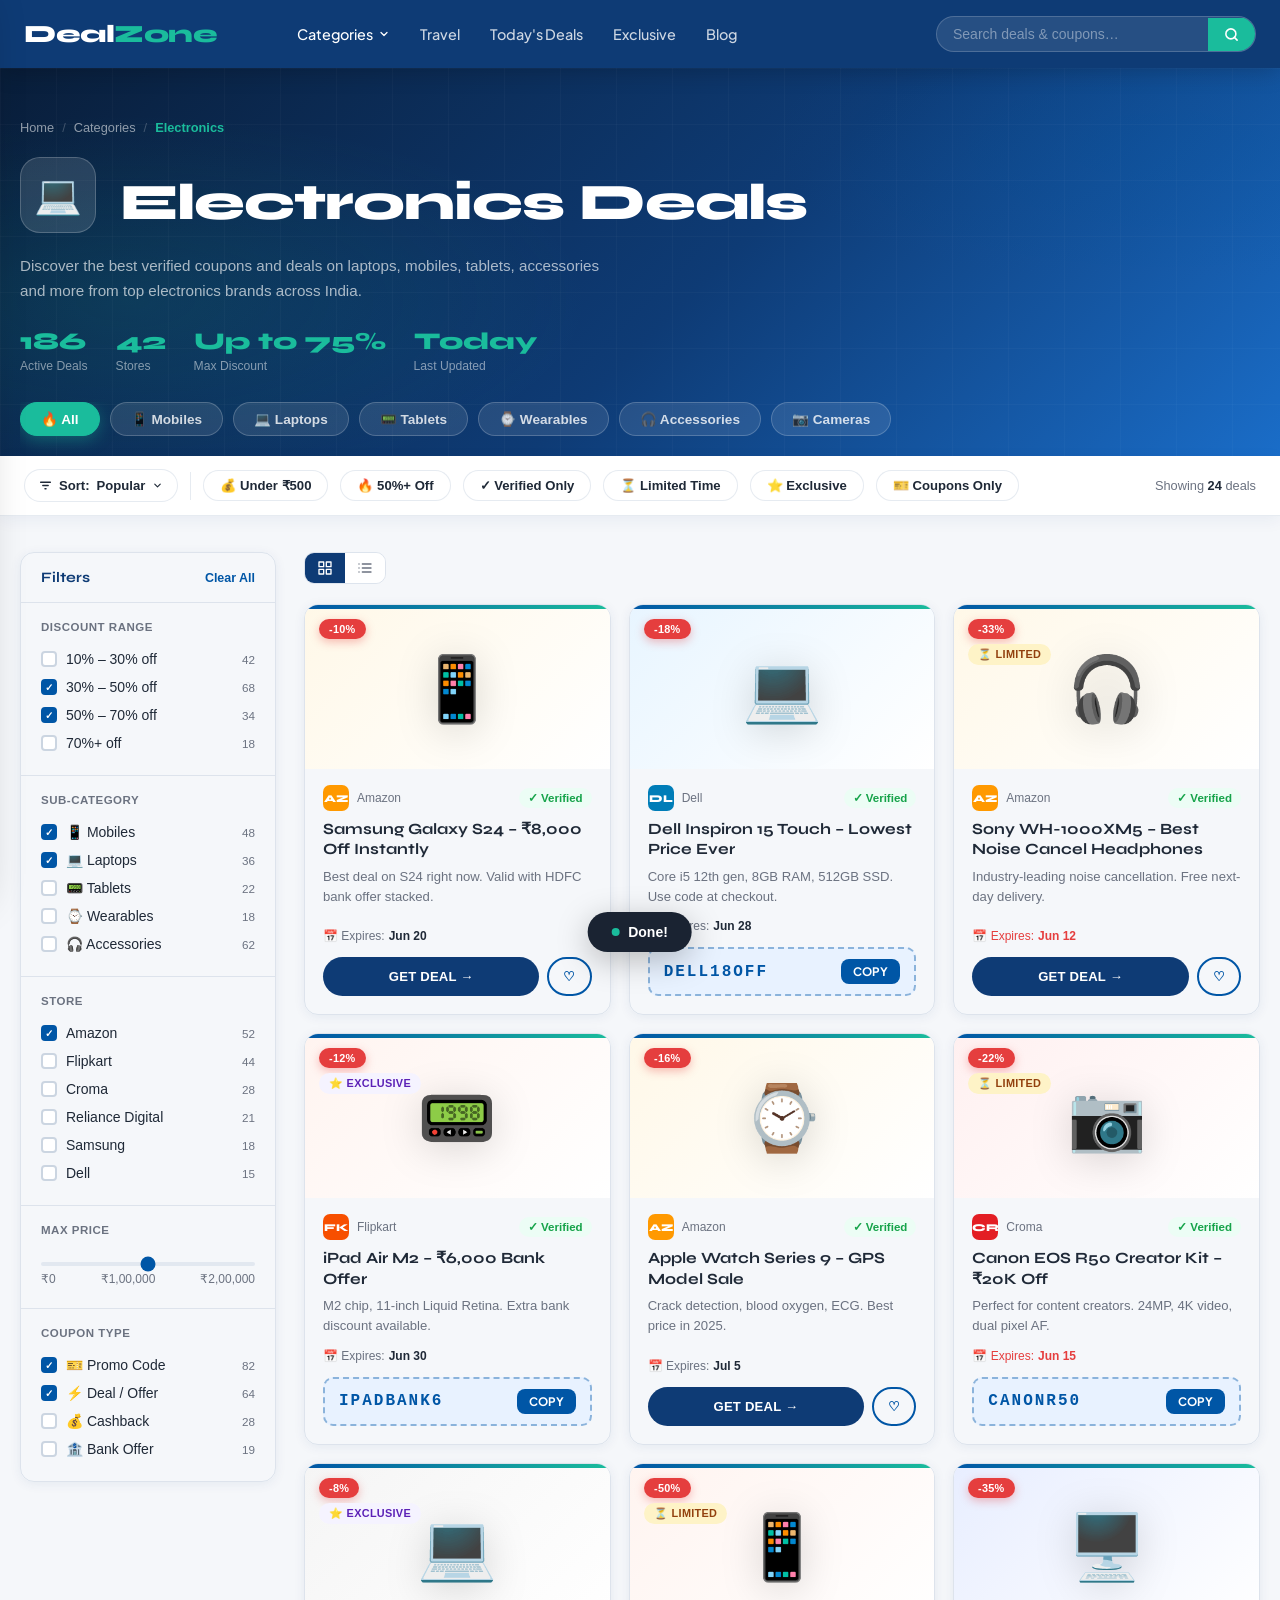
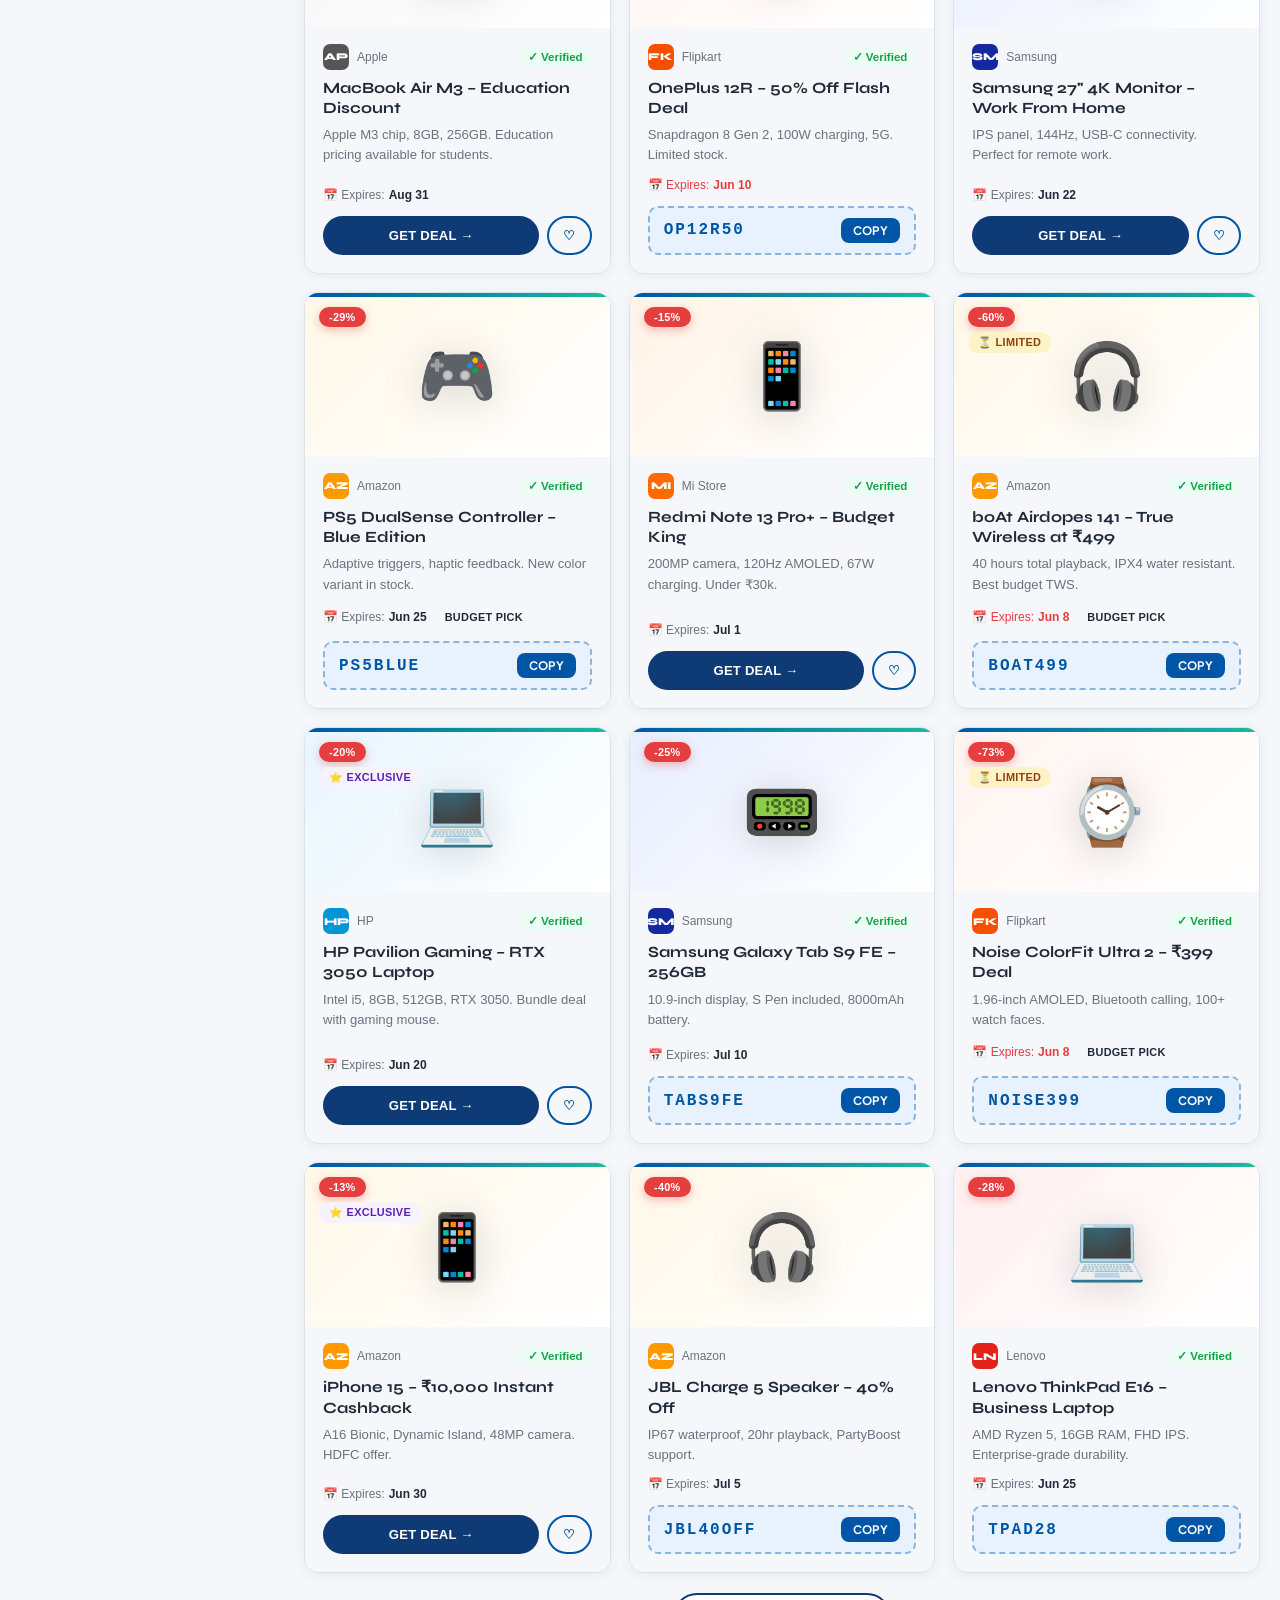
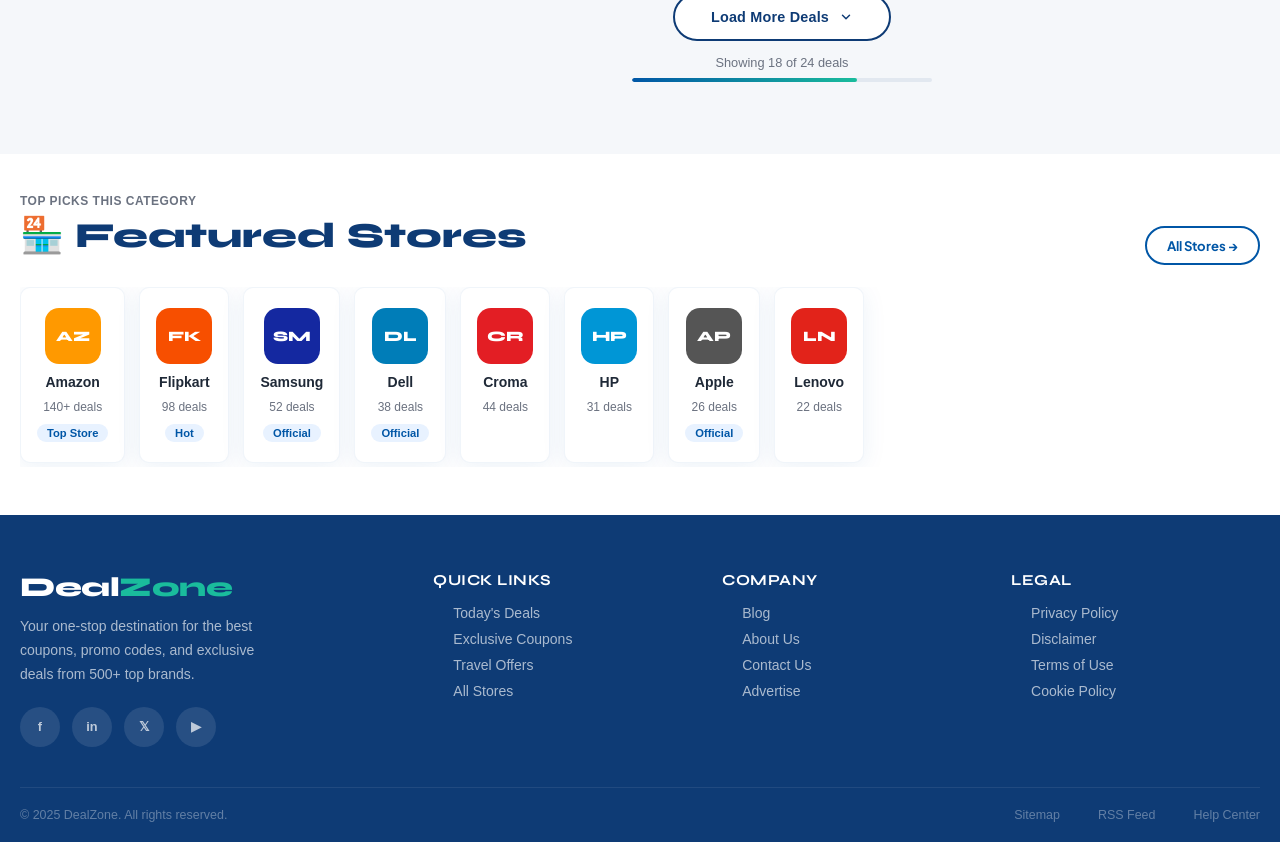
==== commit 4c291a3c: "Add files via upload css update" ====
--- a/category.html
+++ b/category.html
@@ -403,40 +403,52 @@
 ═══════════════════════════════════════════ -->
 <footer>
   <div class="container">
-    <div class="footer-grid">
-      <div>
-        <span class="footer-logo">Deal<span class="dot">Zone</span></span>
-        <p class="footer-desc">Your one-stop destination for verified coupons, promo codes, and exclusive deals from 500+ top brands across India.</p>
-        <div class="footer-social">
-          <div class="f-soc">f</div><div class="f-soc">in</div>
-          <div class="f-soc">𝕏</div><div class="f-soc">▶</div>
-        </div>
-      </div>
-      <div>
-        <div class="footer-col-title">Quick Links</div>
+    <div class="footer-top">
+      <div class="footer-brand">
+        <span class="nav-logo">Deal<span>Zone</span></span>
+        <p>Your one-stop destination for the best coupons, promo codes, and exclusive deals from 500+ top brands.</p>
+        <div class="social-row">
+          <div class="social-btn">f</div>
+          <div class="social-btn">in</div>
+          <div class="social-btn">𝕏</div>
+          <div class="social-btn">▶</div>
+        </div>
+      </div>
+      <div class="footer-col">
+        <h4>Quick Links</h4>
         <div class="footer-links">
-          <span>Today's Deals</span><span>All Coupons</span>
-          <span>Top Stores</span><span>Categories</span>
-        </div>
-      </div>
-      <div>
-        <div class="footer-col-title">Company</div>
+          <a href="#">Today's Deals</a>
+          <a href="#">Exclusive Coupons</a>
+          <a href="#">Travel Offers</a>
+          <a href="#">All Stores</a>
+        </div>
+      </div>
+      <div class="footer-col">
+        <h4>Company</h4>
         <div class="footer-links">
-          <span>Blog</span><span>About Us</span>
-          <span>Contact Us</span><span>Advertise</span>
-        </div>
-      </div>
-      <div>
-        <div class="footer-col-title">Legal</div>
+          <a href="#">Blog</a>
+          <a href="#">About Us</a>
+          <a href="#">Contact Us</a>
+          <a href="#">Advertise</a>
+        </div>
+      </div>
+      <div class="footer-col">
+        <h4>Legal</h4>
         <div class="footer-links">
-          <span>Privacy Policy</span><span>Disclaimer</span>
-          <span>Terms of Use</span><span>Cookie Policy</span>
+          <a href="#">Privacy Policy</a>
+          <a href="#">Disclaimer</a>
+          <a href="#">Terms of Use</a>
+          <a href="#">Cookie Policy</a>
         </div>
       </div>
     </div>
     <div class="footer-bottom">
       <span>© 2025 DealZone. All rights reserved.</span>
-      <div><a href="#">Sitemap</a><a href="#">Help</a><a href="#">RSS Feed</a></div>
+      <div class="footer-bottom-links">
+        <a href="#">Sitemap</a>
+        <a href="#">RSS Feed</a>
+        <a href="#">Help Center</a>
+      </div>
     </div>
   </div>
 </footer>
--- a/style.css
+++ b/style.css
@@ -446,7 +446,9 @@
   .offer-grid { grid-template-columns: 1fr; }
   .exclusive-grid { grid-template-columns: 1fr; }
   .stores-grid { grid-template-columns: repeat(2, 1fr); }
-  .footer-top { grid-template-columns: 1fr; text-align: center; }
+  .footer-top { grid-template-columns: 1fr; 
+    /* text-align: center;  */
+  }
   .footer-brand p { max-width: 100%; margin: 0 auto; }
   .footer-links a::before { display: none; }
   .footer-bottom { flex-direction: column; align-items: center; text-align: center; }
